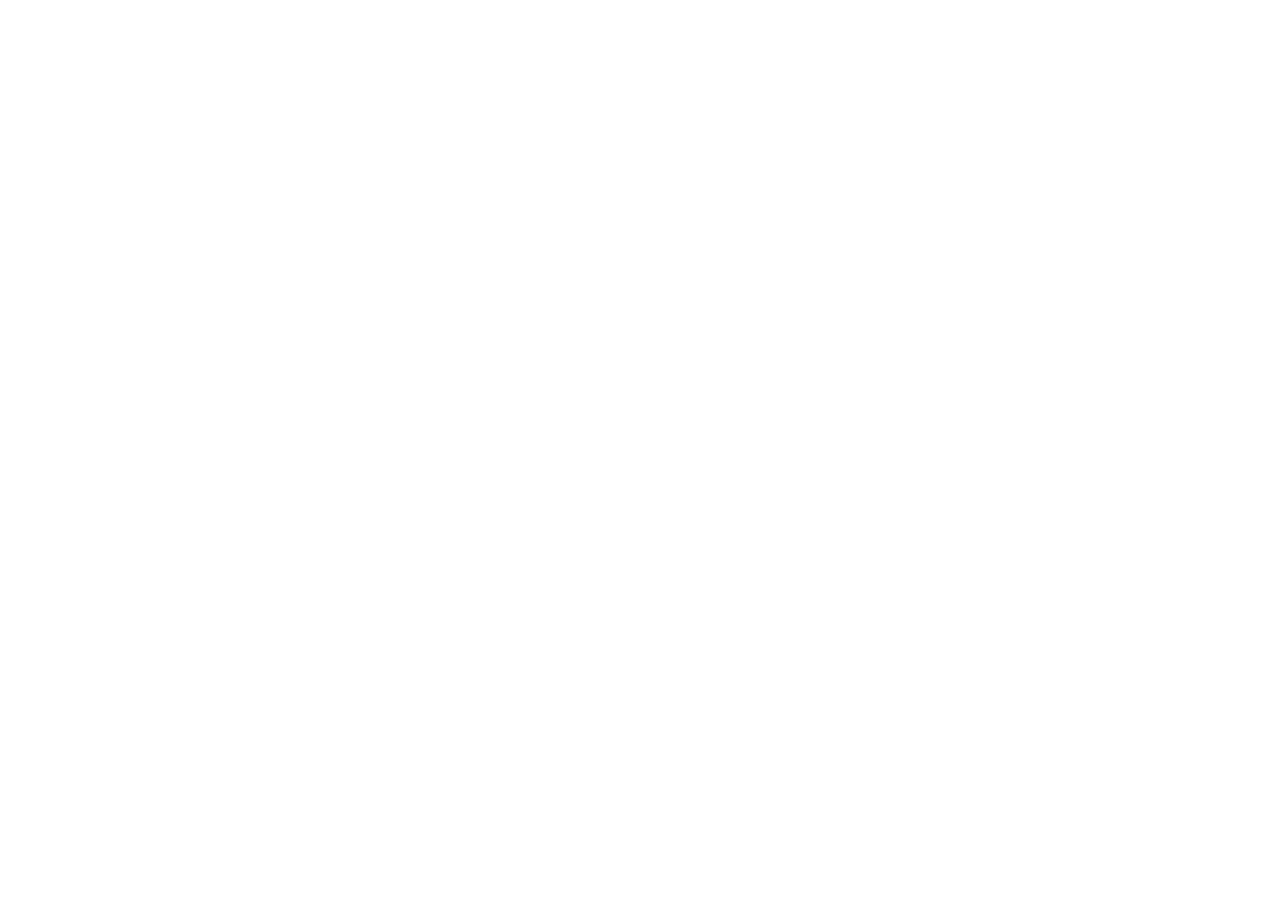
==== sinnetic/index.html @ adf4987c "Publish sinnetic/index.html" ====
<!doctype html>
<html lang="es"><head><meta charset="UTF-8" /><meta name="viewport" content="width=device-width, initial-scale=1.0" /><title>Sinnetic â€” Decisiones con mÃ¡s ciencia</title>  <script type="module" crossorigin src="./assets/index-BPAh7_Y3.js"></script>
  <link rel="stylesheet" crossorigin href="./assets/index-dvI4iQzE.css">
</head><body><div id="root"></div></body></html>
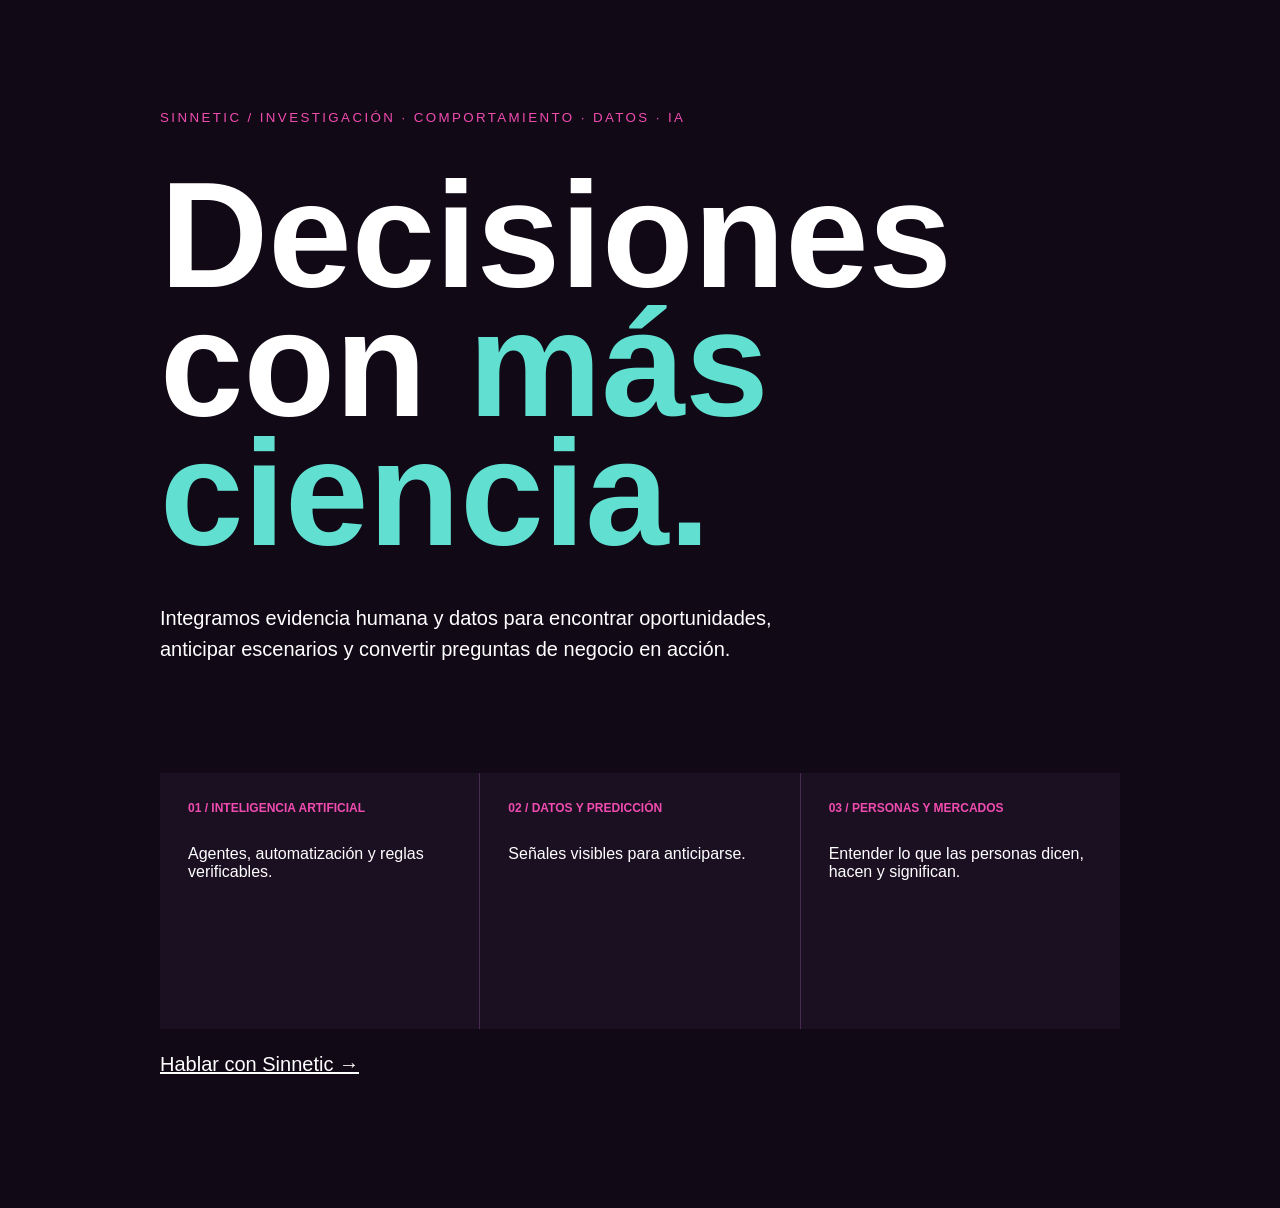
==== commit af112971: "Route Sinnetic homepage to verified public demo" ====
--- a/sinnetic/index.html
+++ b/sinnetic/index.html
@@ -1,5 +1,13 @@
 <!doctype html>
-<html lang="es"><head><meta charset="UTF-8" /><meta name="viewport" content="width=device-width, initial-scale=1.0" /><title>Sinnetic â€” Decisiones con mÃ¡s ciencia</title>  <script type="module" crossorigin src="./assets/index-BPAh7_Y3.js"></script>
-  <link rel="stylesheet" crossorigin href="./assets/index-dvI4iQzE.css">
-</head><body><div id="root"></div></body></html>
-
+<html lang="es">
+<head>
+  <meta charset="utf-8">
+  <meta name="viewport" content="width=device-width, initial-scale=1">
+  <meta http-equiv="refresh" content="0; url=./demo.html">
+  <title>Sinnetic — Decisiones con más ciencia</title>
+  <script>location.replace("./demo.html")</script>
+</head>
+<body>
+  <p><a href="./demo.html">Abrir Sinnetic</a></p>
+</body>
+</html>
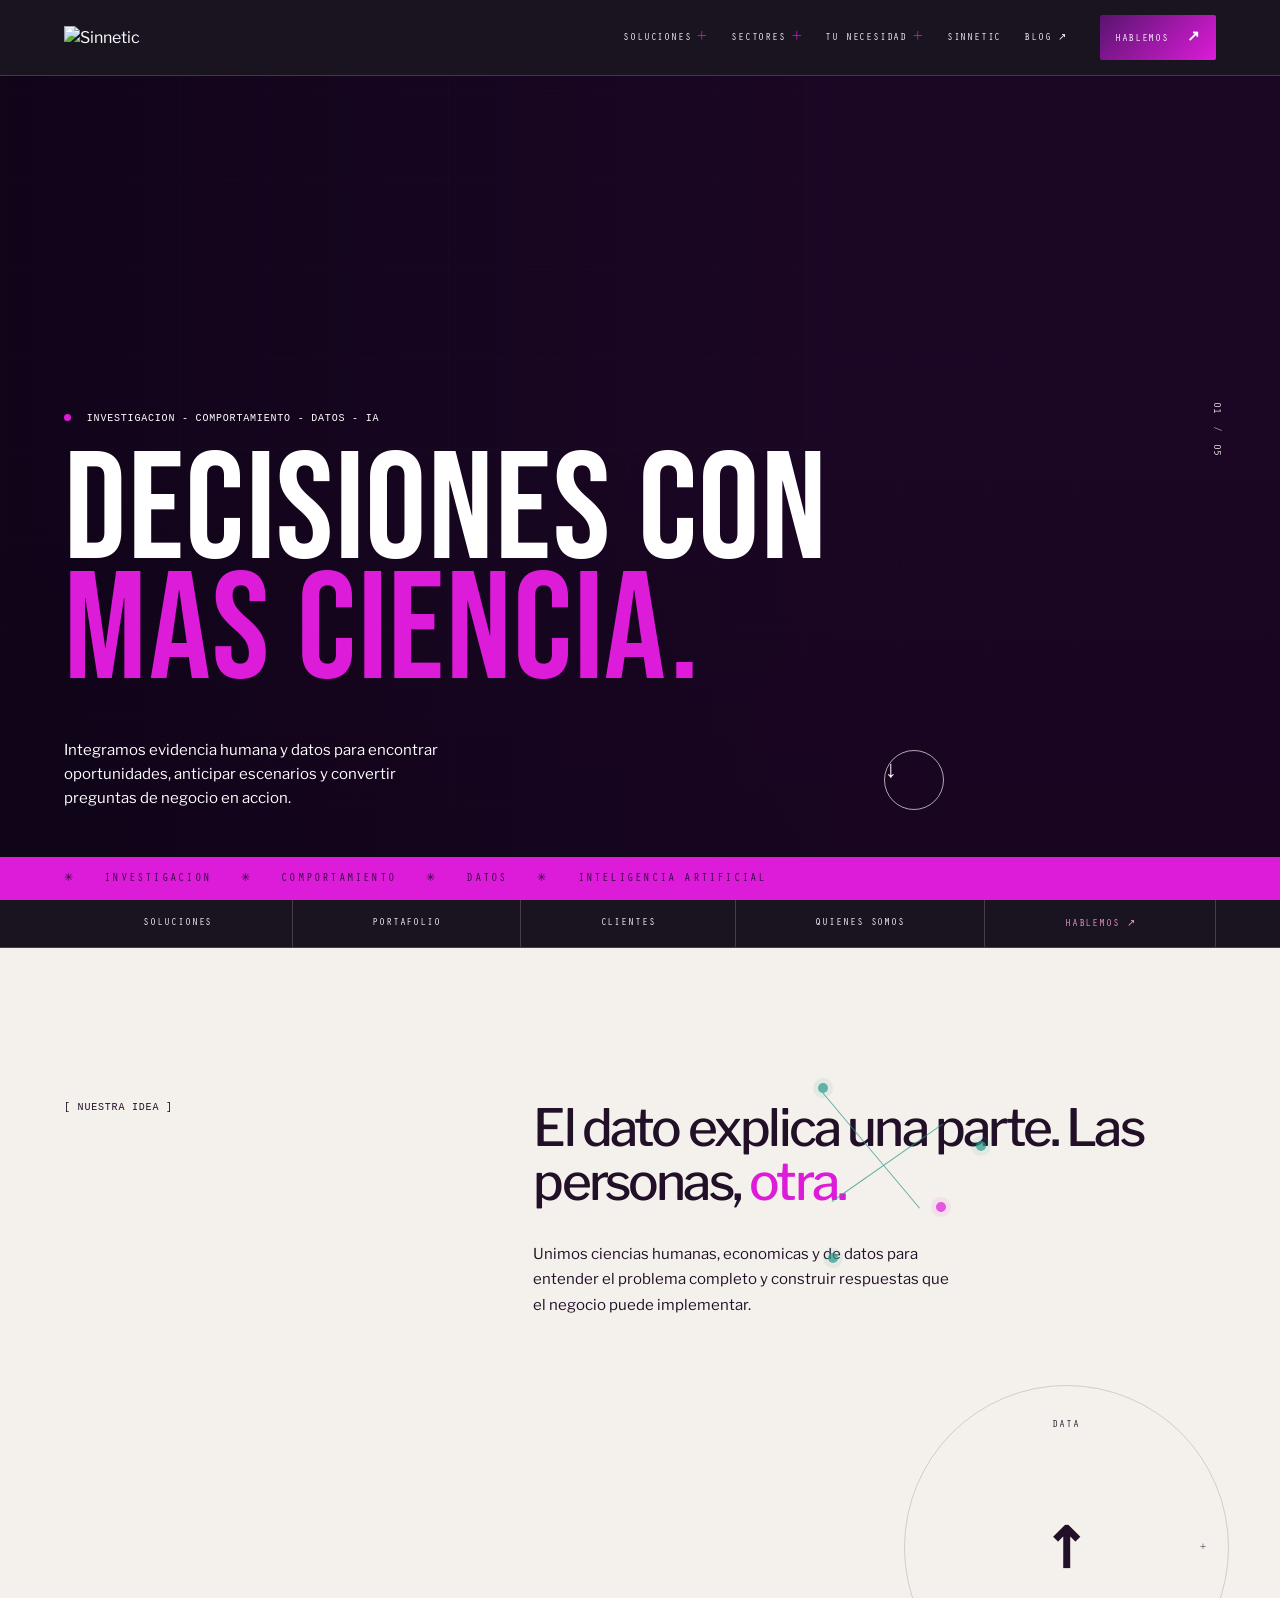
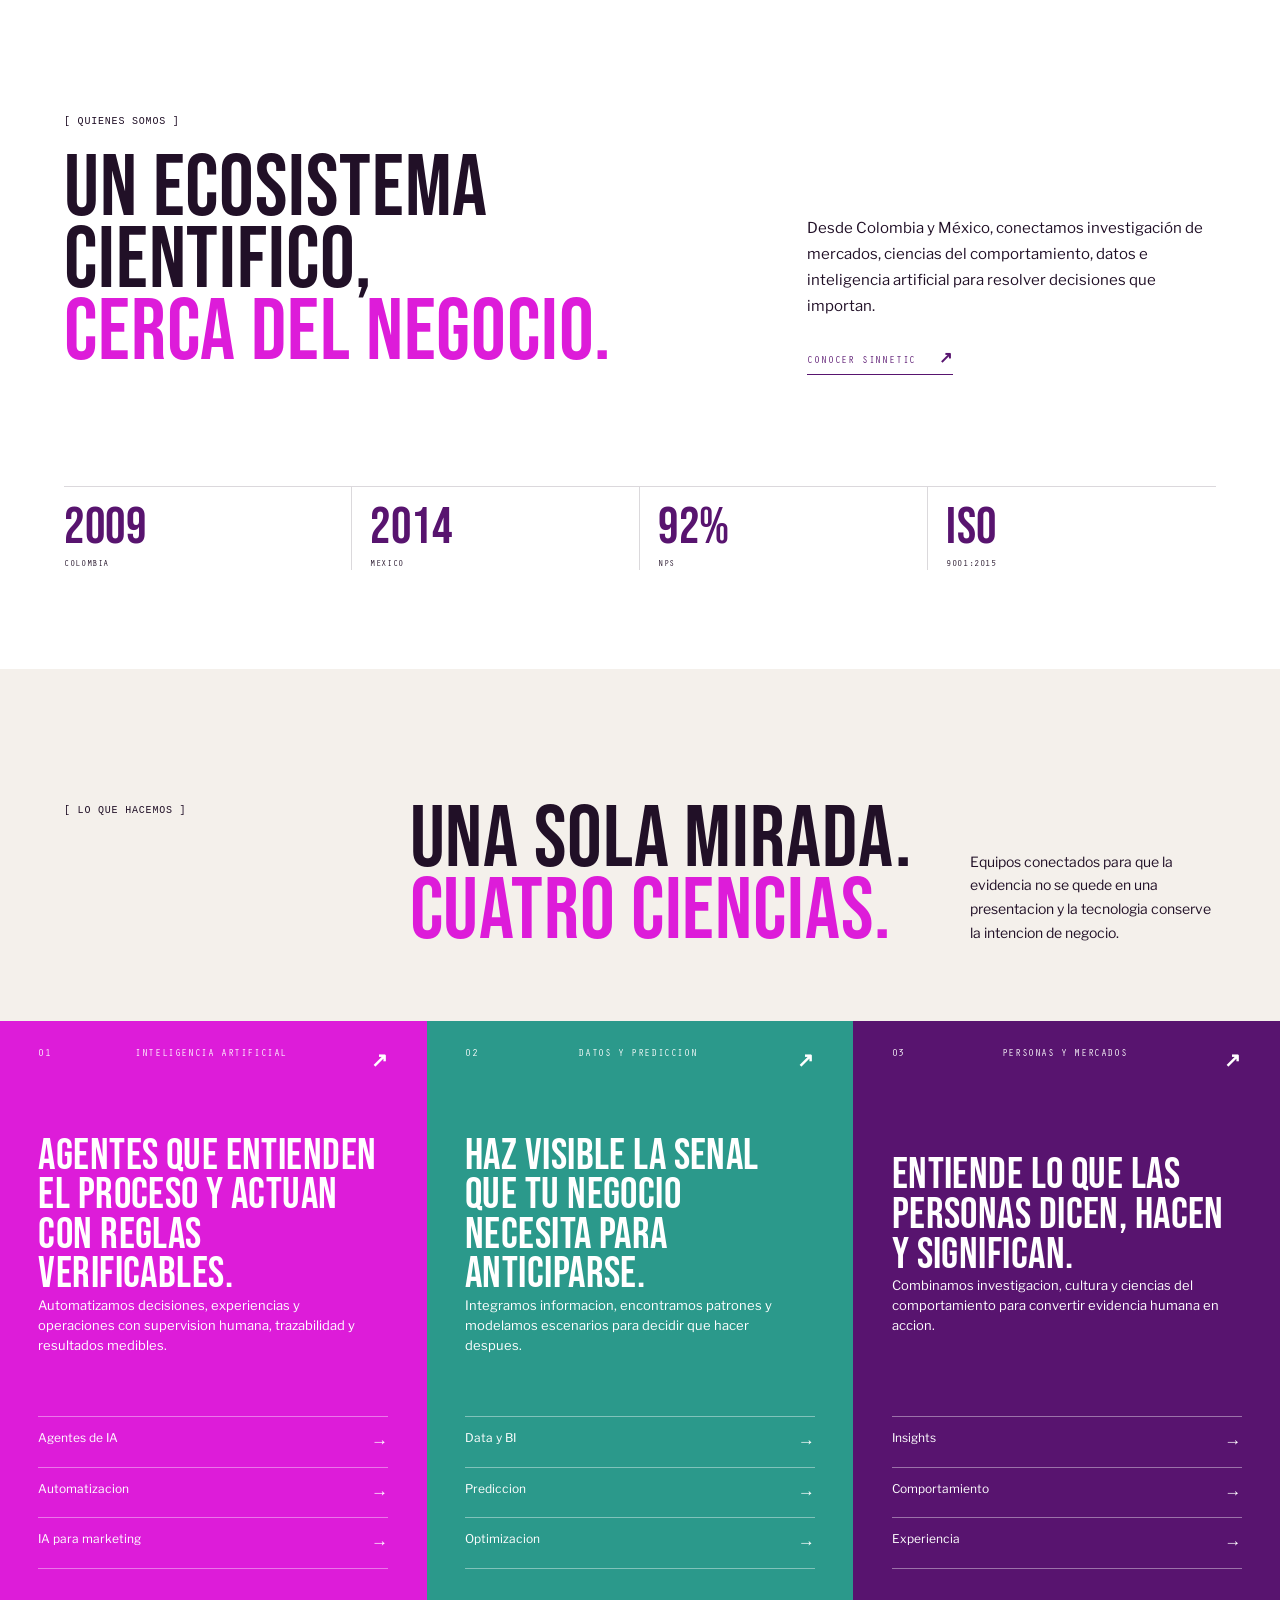
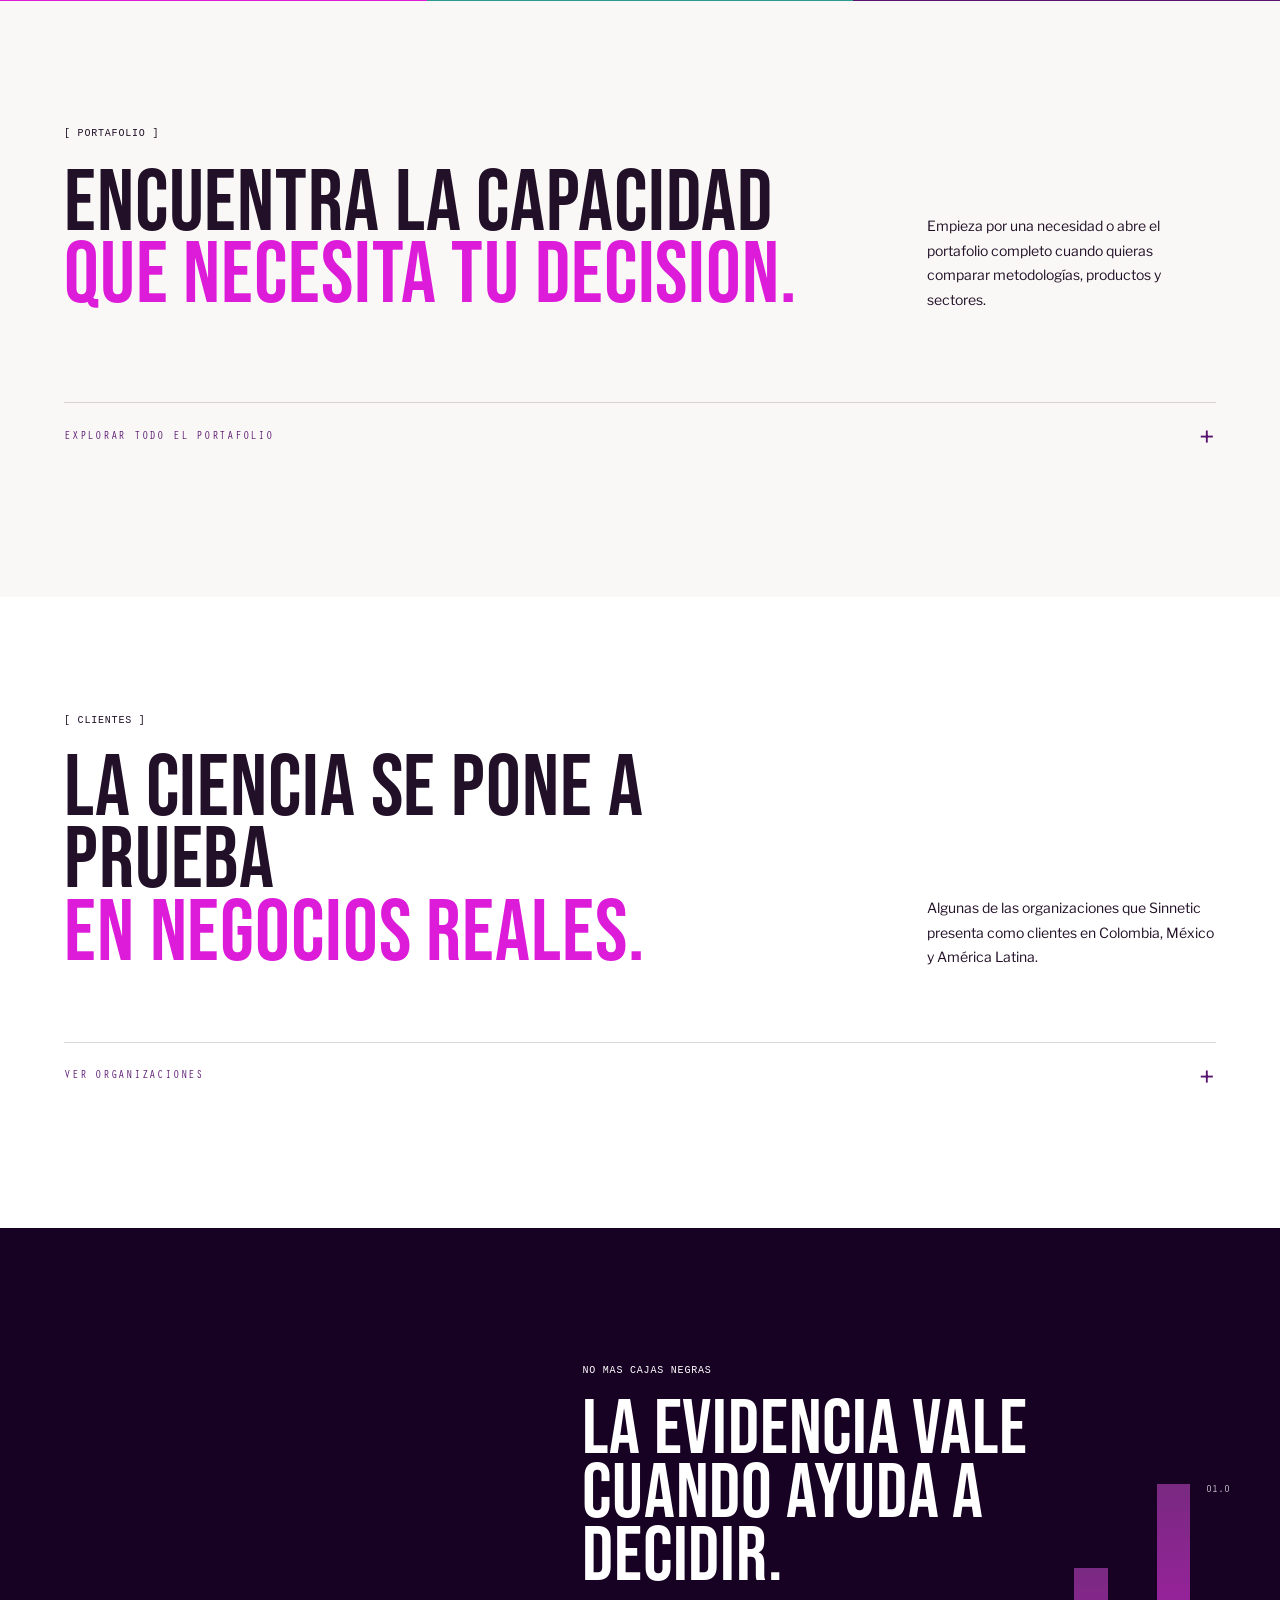
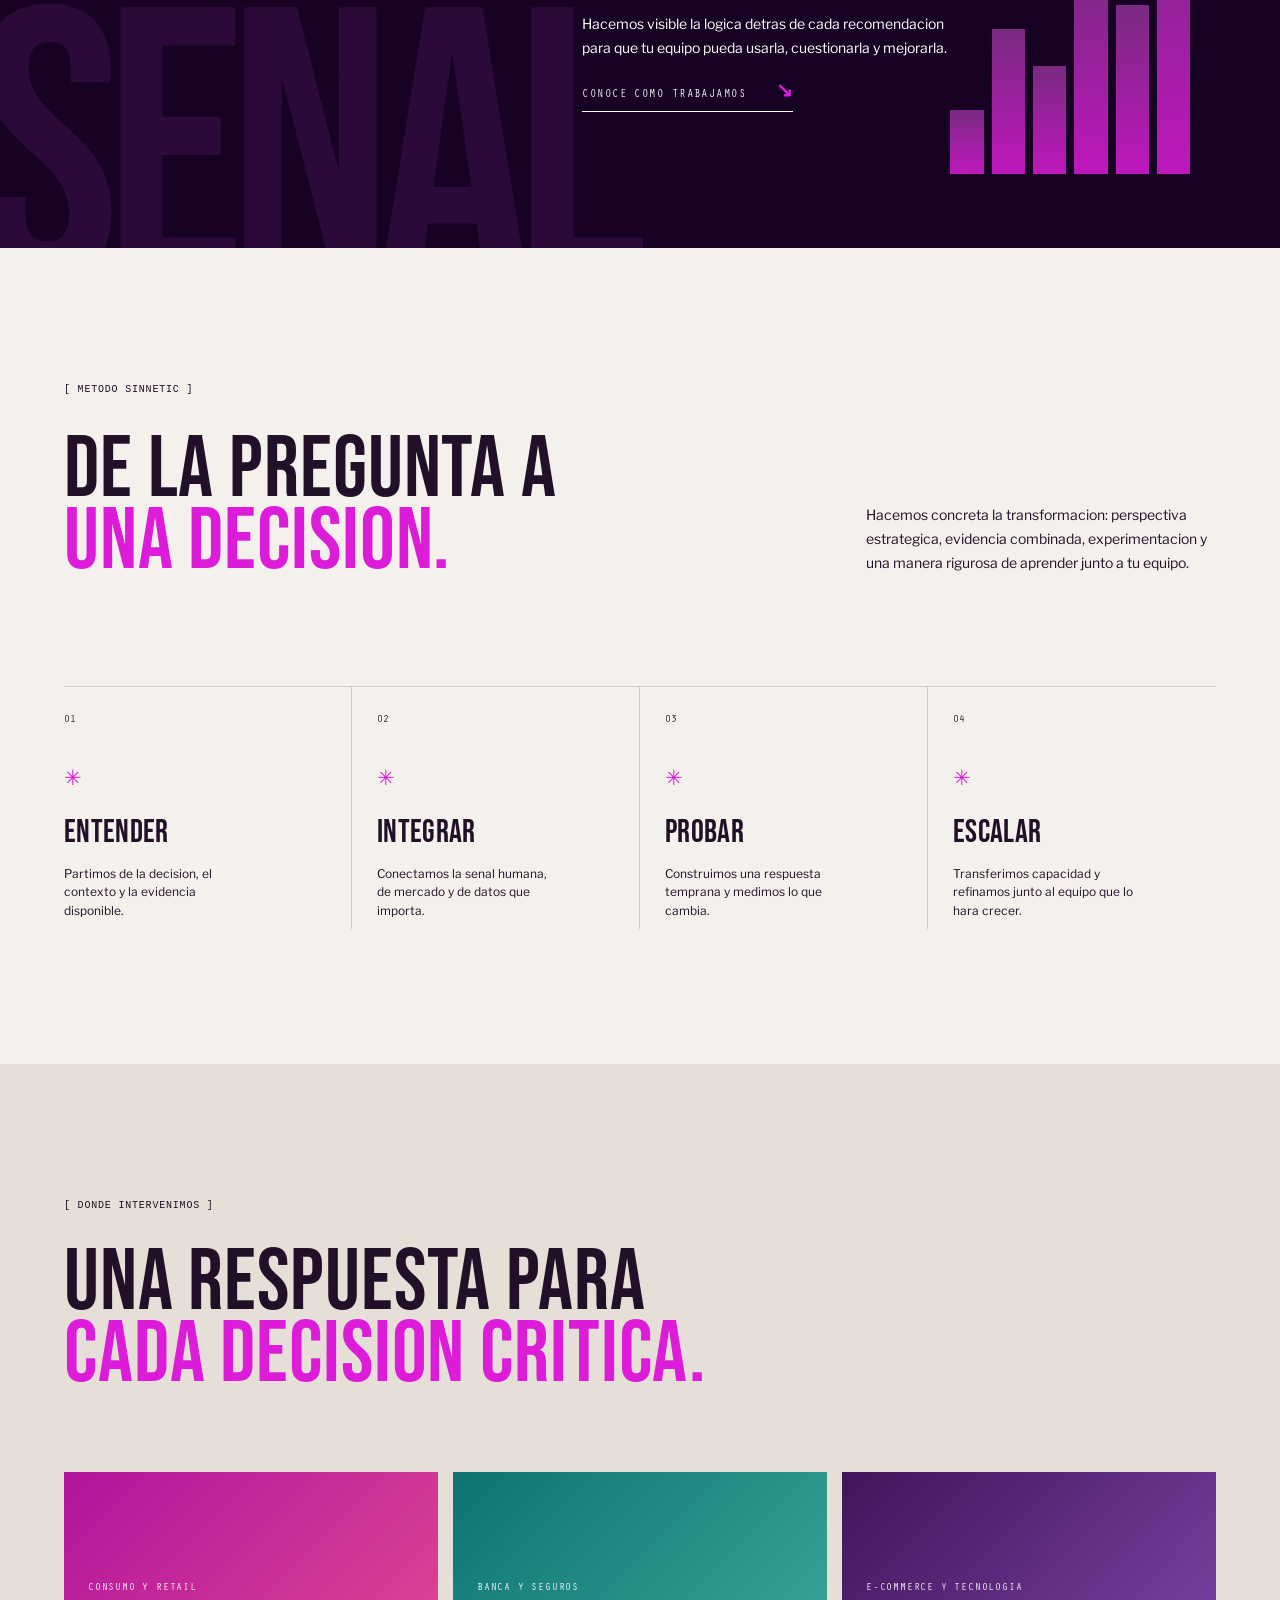
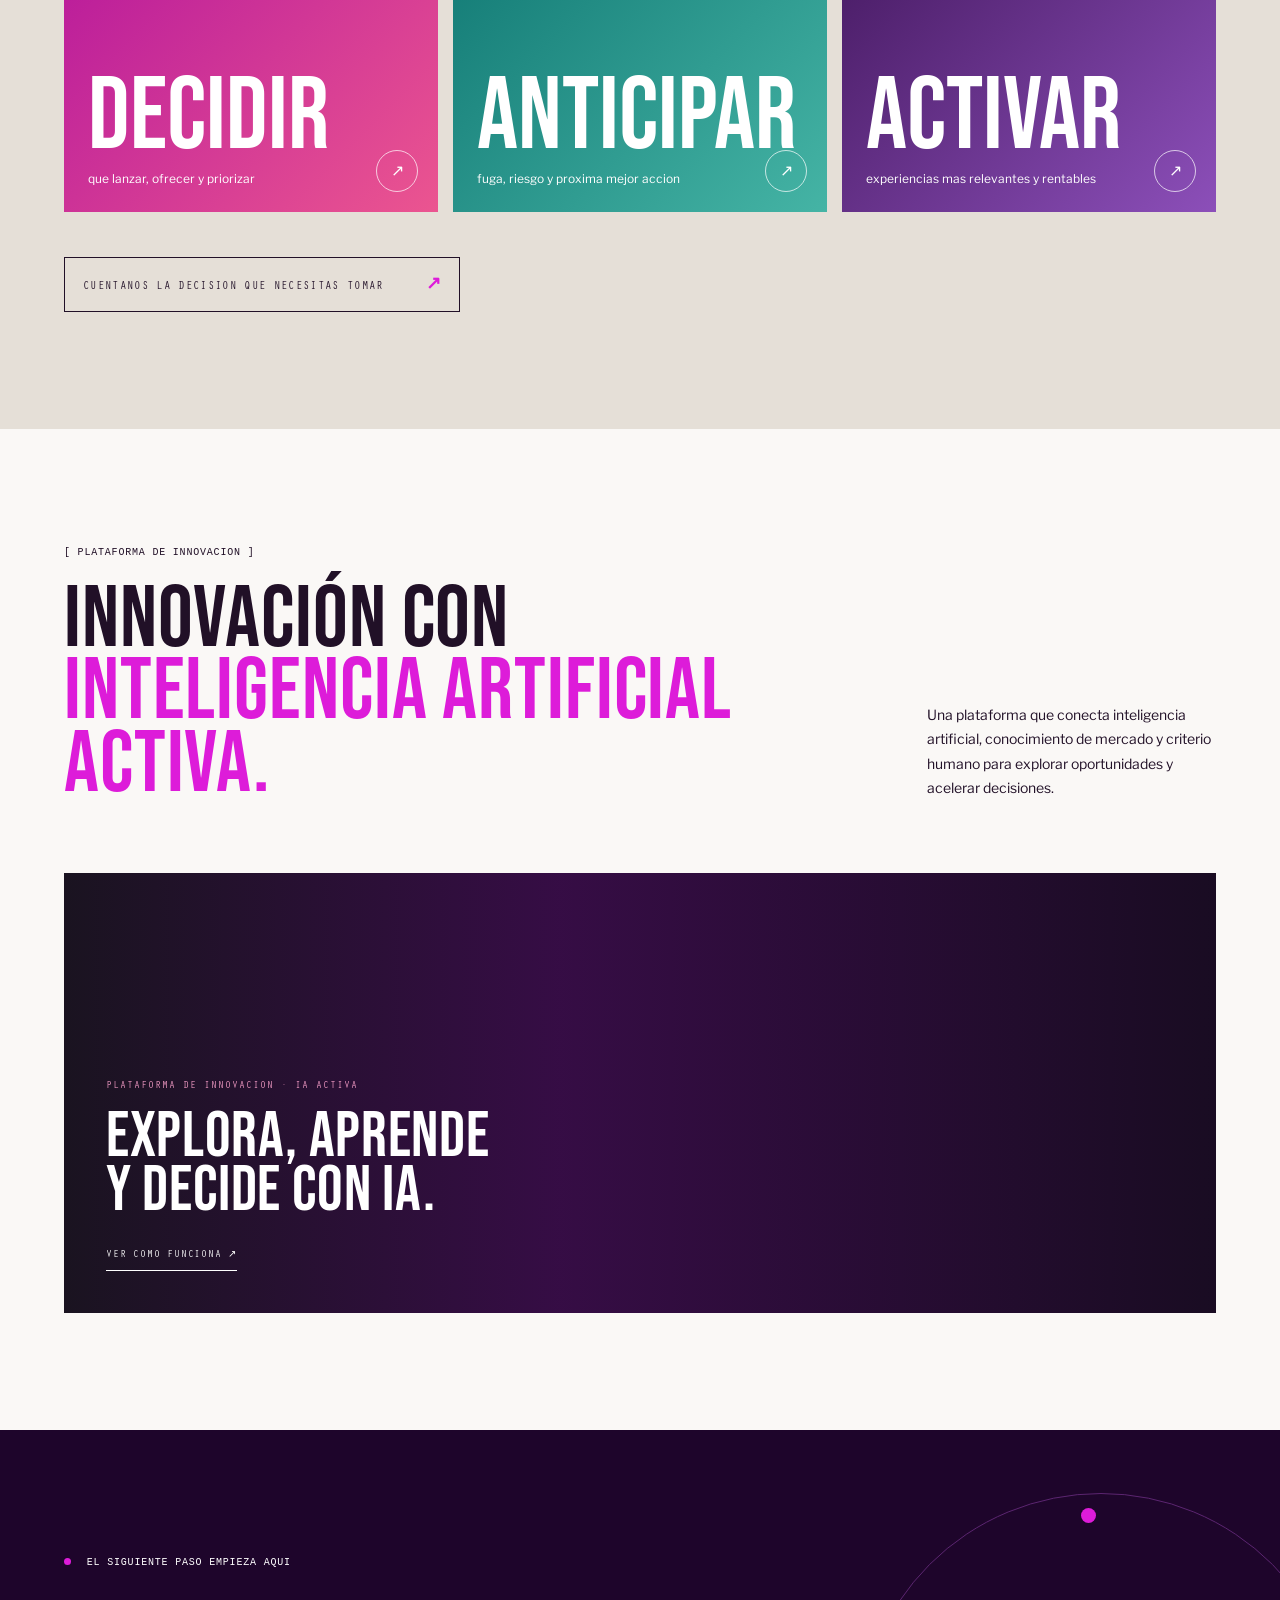
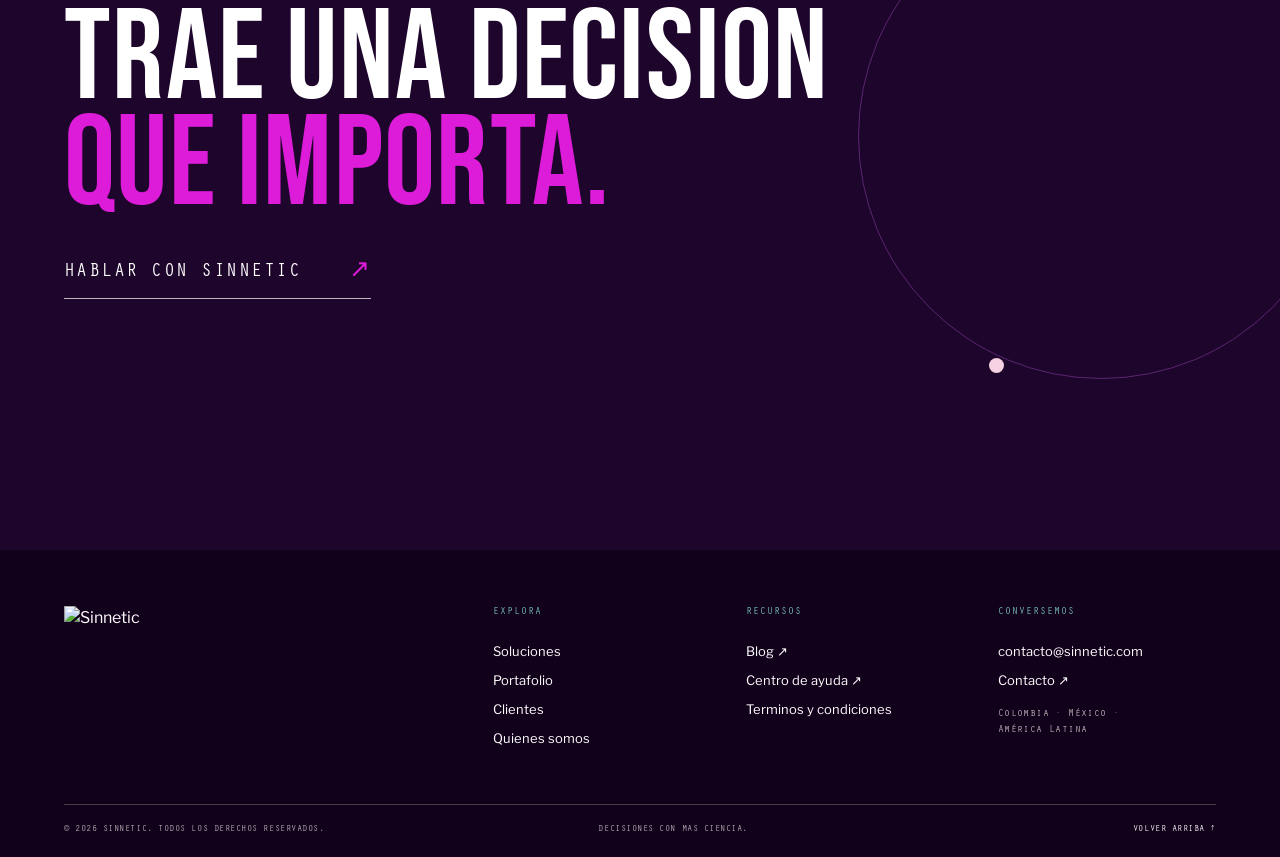
==== commit 0d6e2ce9: "Publish complete Sinnetic and VORA site assets" ====
--- a/sinnetic/index.html
+++ b/sinnetic/index.html
@@ -1,13 +1,4 @@
 <!doctype html>
-<html lang="es">
-<head>
-  <meta charset="utf-8">
-  <meta name="viewport" content="width=device-width, initial-scale=1">
-  <meta http-equiv="refresh" content="0; url=./demo.html">
-  <title>Sinnetic — Decisiones con más ciencia</title>
-  <script>location.replace("./demo.html")</script>
-</head>
-<body>
-  <p><a href="./demo.html">Abrir Sinnetic</a></p>
-</body>
-</html>
+<html lang="es"><head><meta charset="UTF-8" /><meta name="viewport" content="width=device-width, initial-scale=1.0" /><title>Sinnetic — Decisiones con más ciencia</title>  <script type="module" crossorigin src="./assets/index-BPAh7_Y3.js"></script>
+  <link rel="stylesheet" crossorigin href="./assets/index-dvI4iQzE.css">
+</head><body><div id="root"></div></body></html>
--- a/sinnetic/assets/index-dvI4iQzE.css
+++ b/sinnetic/assets/index-dvI4iQzE.css
@@ -0,0 +1 @@
+@import "https://fonts.googleapis.com/css2?family=Libre+Franklin:ital,wght@0,400;0,500;0,600;0,700;1,400&display=swap";@layer theme{@theme default{--font-sans: ui-sans-serif, system-ui, sans-serif, "Apple Color Emoji", "Segoe UI Emoji", "Segoe UI Symbol", "Noto Color Emoji"; --font-serif: ui-serif, Georgia, Cambria, "Times New Roman", Times, serif; --font-mono: ui-monospace, SFMono-Regular, Menlo, Monaco, Consolas, "Liberation Mono", "Courier New", monospace; --color-red-50: oklch(97.1% .013 17.38); --color-red-100: oklch(93.6% .032 17.717); --color-red-200: oklch(88.5% .062 18.334); --color-red-300: oklch(80.8% .114 19.571); --color-red-400: oklch(70.4% .191 22.216); --color-red-500: oklch(63.7% .237 25.331); --color-red-600: oklch(57.7% .245 27.325); --color-red-700: oklch(50.5% .213 27.518); --color-red-800: oklch(44.4% .177 26.899); --color-red-900: oklch(39.6% .141 25.723); --color-red-950: oklch(25.8% .092 26.042); --color-orange-50: oklch(98% .016 73.684); --color-orange-100: oklch(95.4% .038 75.164); --color-orange-200: oklch(90.1% .076 70.697); --color-orange-300: oklch(83.7% .128 66.29); --color-orange-400: oklch(75% .183 55.934); --color-orange-500: oklch(70.5% .213 47.604); --color-orange-600: oklch(64.6% .222 41.116); --color-orange-700: oklch(55.3% .195 38.402); --color-orange-800: oklch(47% .157 37.304); --color-orange-900: oklch(40.8% .123 38.172); --color-orange-950: oklch(26.6% .079 36.259); --color-amber-50: oklch(98.7% .022 95.277); --color-amber-100: oklch(96.2% .059 95.617); --color-amber-200: oklch(92.4% .12 95.746); --color-amber-300: oklch(87.9% .169 91.605); --color-amber-400: oklch(82.8% .189 84.429); --color-amber-500: oklch(76.9% .188 70.08); --color-amber-600: oklch(66.6% .179 58.318); --color-amber-700: oklch(55.5% .163 48.998); --color-amber-800: oklch(47.3% .137 46.201); --color-amber-900: oklch(41.4% .112 45.904); --color-amber-950: oklch(27.9% .077 45.635); --color-yellow-50: oklch(98.7% .026 102.212); --color-yellow-100: oklch(97.3% .071 103.193); --color-yellow-200: oklch(94.5% .129 101.54); --color-yellow-300: oklch(90.5% .182 98.111); --color-yellow-400: oklch(85.2% .199 91.936); --color-yellow-500: oklch(79.5% .184 86.047); --color-yellow-600: oklch(68.1% .162 75.834); --color-yellow-700: oklch(55.4% .135 66.442); --color-yellow-800: oklch(47.6% .114 61.907); --color-yellow-900: oklch(42.1% .095 57.708); --color-yellow-950: oklch(28.6% .066 53.813); --color-lime-50: oklch(98.6% .031 120.757); --color-lime-100: oklch(96.7% .067 122.328); --color-lime-200: oklch(93.8% .127 124.321); --color-lime-300: oklch(89.7% .196 126.665); --color-lime-400: oklch(84.1% .238 128.85); --color-lime-500: oklch(76.8% .233 130.85); --color-lime-600: oklch(64.8% .2 131.684); --color-lime-700: oklch(53.2% .157 131.589); --color-lime-800: oklch(45.3% .124 130.933); --color-lime-900: oklch(40.5% .101 131.063); --color-lime-950: oklch(27.4% .072 132.109); --color-green-50: oklch(98.2% .018 155.826); --color-green-100: oklch(96.2% .044 156.743); --color-green-200: oklch(92.5% .084 155.995); --color-green-300: oklch(87.1% .15 154.449); --color-green-400: oklch(79.2% .209 151.711); --color-green-500: oklch(72.3% .219 149.579); --color-green-600: oklch(62.7% .194 149.214); --color-green-700: oklch(52.7% .154 150.069); --color-green-800: oklch(44.8% .119 151.328); --color-green-900: oklch(39.3% .095 152.535); --color-green-950: oklch(26.6% .065 152.934); --color-emerald-50: oklch(97.9% .021 166.113); --color-emerald-100: oklch(95% .052 163.051); --color-emerald-200: oklch(90.5% .093 164.15); --color-emerald-300: oklch(84.5% .143 164.978); --color-emerald-400: oklch(76.5% .177 163.223); --color-emerald-500: oklch(69.6% .17 162.48); --color-emerald-600: oklch(59.6% .145 163.225); --color-emerald-700: oklch(50.8% .118 165.612); --color-emerald-800: oklch(43.2% .095 166.913); --color-emerald-900: oklch(37.8% .077 168.94); --color-emerald-950: oklch(26.2% .051 172.552); --color-teal-50: oklch(98.4% .014 180.72); --color-teal-100: oklch(95.3% .051 180.801); --color-teal-200: oklch(91% .096 180.426); --color-teal-300: oklch(85.5% .138 181.071); --color-teal-400: oklch(77.7% .152 181.912); --color-teal-500: oklch(70.4% .14 182.503); --color-teal-600: oklch(60% .118 184.704); --color-teal-700: oklch(51.1% .096 186.391); --color-teal-800: oklch(43.7% .078 188.216); --color-teal-900: oklch(38.6% .063 188.416); --color-teal-950: oklch(27.7% .046 192.524); --color-cyan-50: oklch(98.4% .019 200.873); --color-cyan-100: oklch(95.6% .045 203.388); --color-cyan-200: oklch(91.7% .08 205.041); --color-cyan-300: oklch(86.5% .127 207.078); --color-cyan-400: oklch(78.9% .154 211.53); --color-cyan-500: oklch(71.5% .143 215.221); --color-cyan-600: oklch(60.9% .126 221.723); --color-cyan-700: oklch(52% .105 223.128); --color-cyan-800: oklch(45% .085 224.283); --color-cyan-900: oklch(39.8% .07 227.392); --color-cyan-950: oklch(30.2% .056 229.695); --color-sky-50: oklch(97.7% .013 236.62); --color-sky-100: oklch(95.1% .026 236.824); --color-sky-200: oklch(90.1% .058 230.902); --color-sky-300: oklch(82.8% .111 230.318); --color-sky-400: oklch(74.6% .16 232.661); --color-sky-500: oklch(68.5% .169 237.323); --color-sky-600: oklch(58.8% .158 241.966); --color-sky-700: oklch(50% .134 242.749); --color-sky-800: oklch(44.3% .11 240.79); --color-sky-900: oklch(39.1% .09 240.876); --color-sky-950: oklch(29.3% .066 243.157); --color-blue-50: oklch(97% .014 254.604); --color-blue-100: oklch(93.2% .032 255.585); --color-blue-200: oklch(88.2% .059 254.128); --color-blue-300: oklch(80.9% .105 251.813); --color-blue-400: oklch(70.7% .165 254.624); --color-blue-500: oklch(62.3% .214 259.815); --color-blue-600: oklch(54.6% .245 262.881); --color-blue-700: oklch(48.8% .243 264.376); --color-blue-800: oklch(42.4% .199 265.638); --color-blue-900: oklch(37.9% .146 265.522); --color-blue-950: oklch(28.2% .091 267.935); --color-indigo-50: oklch(96.2% .018 272.314); --color-indigo-100: oklch(93% .034 272.788); --color-indigo-200: oklch(87% .065 274.039); --color-indigo-300: oklch(78.5% .115 274.713); --color-indigo-400: oklch(67.3% .182 276.935); --color-indigo-500: oklch(58.5% .233 277.117); --color-indigo-600: oklch(51.1% .262 276.966); --color-indigo-700: oklch(45.7% .24 277.023); --color-indigo-800: oklch(39.8% .195 277.366); --color-indigo-900: oklch(35.9% .144 278.697); --color-indigo-950: oklch(25.7% .09 281.288); --color-violet-50: oklch(96.9% .016 293.756); --color-violet-100: oklch(94.3% .029 294.588); --color-violet-200: oklch(89.4% .057 293.283); --color-violet-300: oklch(81.1% .111 293.571); --color-violet-400: oklch(70.2% .183 293.541); --color-violet-500: oklch(60.6% .25 292.717); --color-violet-600: oklch(54.1% .281 293.009); --color-violet-700: oklch(49.1% .27 292.581); --color-violet-800: oklch(43.2% .232 292.759); --color-violet-900: oklch(38% .189 293.745); --color-violet-950: oklch(28.3% .141 291.089); --color-purple-50: oklch(97.7% .014 308.299); --color-purple-100: oklch(94.6% .033 307.174); --color-purple-200: oklch(90.2% .063 306.703); --color-purple-300: oklch(82.7% .119 306.383); --color-purple-400: oklch(71.4% .203 305.504); --color-purple-500: oklch(62.7% .265 303.9); --color-purple-600: oklch(55.8% .288 302.321); --color-purple-700: oklch(49.6% .265 301.924); --color-purple-800: oklch(43.8% .218 303.724); --color-purple-900: oklch(38.1% .176 304.987); --color-purple-950: oklch(29.1% .149 302.717); --color-fuchsia-50: oklch(97.7% .017 320.058); --color-fuchsia-100: oklch(95.2% .037 318.852); --color-fuchsia-200: oklch(90.3% .076 319.62); --color-fuchsia-300: oklch(83.3% .145 321.434); --color-fuchsia-400: oklch(74% .238 322.16); --color-fuchsia-500: oklch(66.7% .295 322.15); --color-fuchsia-600: oklch(59.1% .293 322.896); --color-fuchsia-700: oklch(51.8% .253 323.949); --color-fuchsia-800: oklch(45.2% .211 324.591); --color-fuchsia-900: oklch(40.1% .17 325.612); --color-fuchsia-950: oklch(29.3% .136 325.661); --color-pink-50: oklch(97.1% .014 343.198); --color-pink-100: oklch(94.8% .028 342.258); --color-pink-200: oklch(89.9% .061 343.231); --color-pink-300: oklch(82.3% .12 346.018); --color-pink-400: oklch(71.8% .202 349.761); --color-pink-500: oklch(65.6% .241 354.308); --color-pink-600: oklch(59.2% .249 .584); --color-pink-700: oklch(52.5% .223 3.958); --color-pink-800: oklch(45.9% .187 3.815); --color-pink-900: oklch(40.8% .153 2.432); --color-pink-950: oklch(28.4% .109 3.907); --color-rose-50: oklch(96.9% .015 12.422); --color-rose-100: oklch(94.1% .03 12.58); --color-rose-200: oklch(89.2% .058 10.001); --color-rose-300: oklch(81% .117 11.638); --color-rose-400: oklch(71.2% .194 13.428); --color-rose-500: oklch(64.5% .246 16.439); --color-rose-600: oklch(58.6% .253 17.585); --color-rose-700: oklch(51.4% .222 16.935); --color-rose-800: oklch(45.5% .188 13.697); --color-rose-900: oklch(41% .159 10.272); --color-rose-950: oklch(27.1% .105 12.094); --color-slate-50: oklch(98.4% .003 247.858); --color-slate-100: oklch(96.8% .007 247.896); --color-slate-200: oklch(92.9% .013 255.508); --color-slate-300: oklch(86.9% .022 252.894); --color-slate-400: oklch(70.4% .04 256.788); --color-slate-500: oklch(55.4% .046 257.417); --color-slate-600: oklch(44.6% .043 257.281); --color-slate-700: oklch(37.2% .044 257.287); --color-slate-800: oklch(27.9% .041 260.031); --color-slate-900: oklch(20.8% .042 265.755); --color-slate-950: oklch(12.9% .042 264.695); --color-gray-50: oklch(98.5% .002 247.839); --color-gray-100: oklch(96.7% .003 264.542); --color-gray-200: oklch(92.8% .006 264.531); --color-gray-300: oklch(87.2% .01 258.338); --color-gray-400: oklch(70.7% .022 261.325); --color-gray-500: oklch(55.1% .027 264.364); --color-gray-600: oklch(44.6% .03 256.802); --color-gray-700: oklch(37.3% .034 259.733); --color-gray-800: oklch(27.8% .033 256.848); --color-gray-900: oklch(21% .034 264.665); --color-gray-950: oklch(13% .028 261.692); --color-zinc-50: oklch(98.5% 0 0); --color-zinc-100: oklch(96.7% .001 286.375); --color-zinc-200: oklch(92% .004 286.32); --color-zinc-300: oklch(87.1% .006 286.286); --color-zinc-400: oklch(70.5% .015 286.067); --color-zinc-500: oklch(55.2% .016 285.938); --color-zinc-600: oklch(44.2% .017 285.786); --color-zinc-700: oklch(37% .013 285.805); --color-zinc-800: oklch(27.4% .006 286.033); --color-zinc-900: oklch(21% .006 285.885); --color-zinc-950: oklch(14.1% .005 285.823); --color-neutral-50: oklch(98.5% 0 0); --color-neutral-100: oklch(97% 0 0); --color-neutral-200: oklch(92.2% 0 0); --color-neutral-300: oklch(87% 0 0); --color-neutral-400: oklch(70.8% 0 0); --color-neutral-500: oklch(55.6% 0 0); --color-neutral-600: oklch(43.9% 0 0); --color-neutral-700: oklch(37.1% 0 0); --color-neutral-800: oklch(26.9% 0 0); --color-neutral-900: oklch(20.5% 0 0); --color-neutral-950: oklch(14.5% 0 0); --color-stone-50: oklch(98.5% .001 106.423); --color-stone-100: oklch(97% .001 106.424); --color-stone-200: oklch(92.3% .003 48.717); --color-stone-300: oklch(86.9% .005 56.366); --color-stone-400: oklch(70.9% .01 56.259); --color-stone-500: oklch(55.3% .013 58.071); --color-stone-600: oklch(44.4% .011 73.639); --color-stone-700: oklch(37.4% .01 67.558); --color-stone-800: oklch(26.8% .007 34.298); --color-stone-900: oklch(21.6% .006 56.043); --color-stone-950: oklch(14.7% .004 49.25); --color-mauve-50: oklch(98.5% 0 0); --color-mauve-100: oklch(96% .003 325.6); --color-mauve-200: oklch(92.2% .005 325.62); --color-mauve-300: oklch(86.5% .012 325.68); --color-mauve-400: oklch(71.1% .019 323.02); --color-mauve-500: oklch(54.2% .034 322.5); --color-mauve-600: oklch(43.5% .029 321.78); --color-mauve-700: oklch(36.4% .029 323.89); --color-mauve-800: oklch(26.3% .024 320.12); --color-mauve-900: oklch(21.2% .019 322.12); --color-mauve-950: oklch(14.5% .008 326); --color-olive-50: oklch(98.8% .003 106.5); --color-olive-100: oklch(96.6% .005 106.5); --color-olive-200: oklch(93% .007 106.5); --color-olive-300: oklch(88% .011 106.6); --color-olive-400: oklch(73.7% .021 106.9); --color-olive-500: oklch(58% .031 107.3); --color-olive-600: oklch(46.6% .025 107.3); --color-olive-700: oklch(39.4% .023 107.4); --color-olive-800: oklch(28.6% .016 107.4); --color-olive-900: oklch(22.8% .013 107.4); --color-olive-950: oklch(15.3% .006 107.1); --color-mist-50: oklch(98.7% .002 197.1); --color-mist-100: oklch(96.3% .002 197.1); --color-mist-200: oklch(92.5% .005 214.3); --color-mist-300: oklch(87.2% .007 219.6); --color-mist-400: oklch(72.3% .014 214.4); --color-mist-500: oklch(56% .021 213.5); --color-mist-600: oklch(45% .017 213.2); --color-mist-700: oklch(37.8% .015 216); --color-mist-800: oklch(27.5% .011 216.9); --color-mist-900: oklch(21.8% .008 223.9); --color-mist-950: oklch(14.8% .004 228.8); --color-taupe-50: oklch(98.6% .002 67.8); --color-taupe-100: oklch(96% .002 17.2); --color-taupe-200: oklch(92.2% .005 34.3); --color-taupe-300: oklch(86.8% .007 39.5); --color-taupe-400: oklch(71.4% .014 41.2); --color-taupe-500: oklch(54.7% .021 43.1); --color-taupe-600: oklch(43.8% .017 39.3); --color-taupe-700: oklch(36.7% .016 35.7); --color-taupe-800: oklch(26.8% .011 36.5); --color-taupe-900: oklch(21.4% .009 43.1); --color-taupe-950: oklch(14.7% .004 49.3); --color-black: #000; --color-white: #fff; --spacing: .25rem; --breakpoint-sm: 40rem; --breakpoint-md: 48rem; --breakpoint-lg: 64rem; --breakpoint-xl: 80rem; --breakpoint-2xl: 96rem; --container-3xs: 16rem; --container-2xs: 18rem; --container-xs: 20rem; --container-sm: 24rem; --container-md: 28rem; --container-lg: 32rem; --container-xl: 36rem; --container-2xl: 42rem; --container-3xl: 48rem; --container-4xl: 56rem; --container-5xl: 64rem; --container-6xl: 72rem; --container-7xl: 80rem; --text-xs: .75rem; --text-xs--line-height: calc(1 / .75); --text-sm: .875rem; --text-sm--line-height: calc(1.25 / .875); --text-base: 1rem; --text-base--line-height: calc(1.5 / 1); --text-lg: 1.125rem; --text-lg--line-height: calc(1.75 / 1.125); --text-xl: 1.25rem; --text-xl--line-height: calc(1.75 / 1.25); --text-2xl: 1.5rem; --text-2xl--line-height: calc(2 / 1.5); --text-3xl: 1.875rem; --text-3xl--line-height: calc(2.25 / 1.875); --text-4xl: 2.25rem; --text-4xl--line-height: calc(2.5 / 2.25); --text-5xl: 3rem; --text-5xl--line-height: 1; --text-6xl: 3.75rem; --text-6xl--line-height: 1; --text-7xl: 4.5rem; --text-7xl--line-height: 1; --text-8xl: 6rem; --text-8xl--line-height: 1; --text-9xl: 8rem; --text-9xl--line-height: 1; --font-weight-thin: 100; --font-weight-extralight: 200; --font-weight-light: 300; --font-weight-normal: 400; --font-weight-medium: 500; --font-weight-semibold: 600; --font-weight-bold: 700; --font-weight-extrabold: 800; --font-weight-black: 900; --tracking-tighter: -.05em; --tracking-tight: -.025em; --tracking-normal: 0em; --tracking-wide: .025em; --tracking-wider: .05em; --tracking-widest: .1em; --leading-tight: 1.25; --leading-snug: 1.375; --leading-normal: 1.5; --leading-relaxed: 1.625; --leading-loose: 2; --radius-xs: .125rem; --radius-sm: .25rem; --radius-md: .375rem; --radius-lg: .5rem; --radius-xl: .75rem; --radius-2xl: 1rem; --radius-3xl: 1.5rem; --radius-4xl: 2rem; --shadow-2xs: 0 1px #0000000d; --shadow-xs: 0 1px 2px 0 #0000000d; --shadow-sm: 0 1px 3px 0 #0000001a, 0 1px 2px -1px #0000001a; --shadow-md: 0 4px 6px -1px #0000001a, 0 2px 4px -2px #0000001a; --shadow-lg: 0 10px 15px -3px #0000001a, 0 4px 6px -4px #0000001a; --shadow-xl: 0 20px 25px -5px #0000001a, 0 8px 10px -6px #0000001a; --shadow-2xl: 0 25px 50px -12px #00000040; --inset-shadow-2xs: inset 0 1px #0000000d; --inset-shadow-xs: inset 0 1px 1px #0000000d; --inset-shadow-sm: inset 0 2px 4px #0000000d; --drop-shadow-xs: 0 1px 1px #0000000d; --drop-shadow-sm: 0 1px 2px #00000026; --drop-shadow-md: 0 3px 3px #0000001f; --drop-shadow-lg: 0 4px 4px #00000026; --drop-shadow-xl: 0 9px 7px #0000001a; --drop-shadow-2xl: 0 25px 25px #00000026; --text-shadow-2xs: 0px 1px 0px #00000026; --text-shadow-xs: 0px 1px 1px #0003; --text-shadow-sm: 0px 1px 0px #00000013, 0px 1px 1px #00000013, 0px 2px 2px #00000013; --text-shadow-md: 0px 1px 1px #0000001a, 0px 1px 2px #0000001a, 0px 2px 4px #0000001a; --text-shadow-lg: 0px 1px 2px #0000001a, 0px 3px 2px #0000001a, 0px 4px 8px #0000001a; --ease-in: cubic-bezier(.4, 0, 1, 1); --ease-out: cubic-bezier(0, 0, .2, 1); --ease-in-out: cubic-bezier(.4, 0, .2, 1); --animate-spin: spin 1s linear infinite; --animate-ping: ping 1s cubic-bezier(0, 0, .2, 1) infinite; --animate-pulse: pulse 2s cubic-bezier(.4, 0, .6, 1) infinite; --animate-bounce: bounce 1s infinite; @keyframes spin { to { transform: rotate(360deg); } } @keyframes ping { 75%, 100% { transform: scale(2); opacity: 0; } } @keyframes pulse { 50% { opacity: .5; } } @keyframes bounce { 0%, 100% { transform: translateY(-25%); animation-timing-function: cubic-bezier(.8, 0, 1, 1); } 50% { transform: none; animation-timing-function: cubic-bezier(0, 0, .2, 1); } } --blur-xs: 4px; --blur-sm: 8px; --blur-md: 12px; --blur-lg: 16px; --blur-xl: 24px; --blur-2xl: 40px; --blur-3xl: 64px; --perspective-dramatic: 100px; --perspective-near: 300px; --perspective-normal: 500px; --perspective-midrange: 800px; --perspective-distant: 1200px; --aspect-video: 16 / 9; --default-transition-duration: .15s; --default-transition-timing-function: cubic-bezier(.4, 0, .2, 1); --default-font-family: --theme(--font-sans, initial); --default-font-feature-settings: --theme(--font-sans--font-feature-settings, initial); --default-font-variation-settings: --theme(--font-sans--font-variation-settings, initial); --default-mono-font-family: --theme(--font-mono, initial); --default-mono-font-feature-settings: --theme(--font-mono--font-feature-settings, initial); --default-mono-font-variation-settings: --theme(--font-mono--font-variation-settings, initial);}@theme default inline reference{--blur: 8px; --shadow: 0 1px 3px 0 #0000001a, 0 1px 2px -1px #0000001a; --shadow-inner: inset 0 2px 4px 0 #0000000d; --drop-shadow: 0 1px 2px #0000001a, 0 1px 1px #0000000f; --radius: .25rem; --max-width-prose: 65ch;}}@layer base{*,:after,:before,::backdrop{box-sizing:border-box;border:0 solid;margin:0;padding:0}::file-selector-button{box-sizing:border-box;border:0 solid;margin:0;padding:0}html,:host{-webkit-text-size-adjust:100%;tab-size:4;line-height:1.5;font-family:--theme(--default-font-family, ui-sans-serif, system-ui, sans-serif, "Apple Color Emoji", "Segoe UI Emoji", "Segoe UI Symbol", "Noto Color Emoji");font-feature-settings:--theme(--default-font-feature-settings, normal);font-variation-settings:--theme(--default-font-variation-settings, normal);-webkit-tap-highlight-color:transparent}hr{height:0;color:inherit;border-top-width:1px}abbr:where([title]){-webkit-text-decoration:underline dotted;text-decoration:underline dotted}h1,h2,h3,h4,h5,h6{font-size:inherit;font-weight:inherit}a{color:inherit;-webkit-text-decoration:inherit;-webkit-text-decoration:inherit;text-decoration:inherit}b,strong{font-weight:bolder}code,kbd,samp,pre{font-family:--theme(--default-mono-font-family, ui-monospace, SFMono-Regular, Menlo, Monaco, Consolas, "Liberation Mono", "Courier New", monospace);font-feature-settings:--theme(--default-mono-font-feature-settings, normal);font-variation-settings:--theme(--default-mono-font-variation-settings, normal);font-size:1em}small{font-size:80%}sub,sup{vertical-align:baseline;font-size:75%;line-height:0;position:relative}sub{bottom:-.25em}sup{top:-.5em}table{text-indent:0;border-color:inherit;border-collapse:collapse}:-moz-focusring{outline:auto}progress{vertical-align:baseline}summary{display:list-item}ol,ul,menu{list-style:none}img,svg,video,canvas,audio,iframe,embed,object{vertical-align:middle;display:block}img,video{max-width:100%;height:auto}button,input,select,optgroup,textarea{font:inherit;font-feature-settings:inherit;font-variation-settings:inherit;letter-spacing:inherit;color:inherit;opacity:1;background-color:#0000;border-radius:0}::file-selector-button{font:inherit;font-feature-settings:inherit;font-variation-settings:inherit;letter-spacing:inherit;color:inherit;opacity:1;background-color:#0000;border-radius:0}:where(select:is([multiple],[size])) optgroup{font-weight:bolder}:where(select:is([multiple],[size])) optgroup option{padding-inline-start:20px}::file-selector-button{margin-inline-end:4px}::placeholder{opacity:1}@supports (not ((-webkit-appearance:-apple-pay-button))) or (contain-intrinsic-size:1px){::placeholder{color:color-mix(in oklab, currentcolor 50%, transparent)}}textarea{resize:vertical}::-webkit-search-decoration{-webkit-appearance:none}::-webkit-date-and-time-value{min-height:1lh;text-align:inherit}::-webkit-datetime-edit{display:inline-flex}::-webkit-datetime-edit-fields-wrapper{padding:0}::-webkit-datetime-edit{padding-block:0}::-webkit-datetime-edit-year-field{padding-block:0}::-webkit-datetime-edit-month-field{padding-block:0}::-webkit-datetime-edit-day-field{padding-block:0}::-webkit-datetime-edit-hour-field{padding-block:0}::-webkit-datetime-edit-minute-field{padding-block:0}::-webkit-datetime-edit-second-field{padding-block:0}::-webkit-datetime-edit-millisecond-field{padding-block:0}::-webkit-datetime-edit-meridiem-field{padding-block:0}::-webkit-calendar-picker-indicator{line-height:1}:-moz-ui-invalid{box-shadow:none}button,input:where([type=button],[type=reset],[type=submit]){appearance:button}::file-selector-button{appearance:button}::-webkit-inner-spin-button{height:auto}::-webkit-outer-spin-button{height:auto}[hidden]:where(:not([hidden=until-found])){display:none!important}}@layer components;@layer utilities{@tailwind utilities;}@font-face{font-family:Bebas Neue;src:url(../brand/fonts/BebasNeue-Regular.ttf)format("truetype");font-display:swap}@font-face{font-family:Orator;src:url(../brand/fonts/OratorStd.otf)format("opentype");font-display:swap}:root{--ink:#211027;--paper:#f4f0eb;--violet:#58146f;--magenta:#dd1cd9;--teal:#2b998b;--line:#21102729}*{box-sizing:border-box}html{scroll-behavior:smooth}body{color:var(--ink);background:var(--paper);margin:0;font-family:Libre Franklin,Arial,sans-serif}button,a{font:inherit;color:inherit}button{cursor:pointer}.section-pad{padding-left:clamp(1.4rem,5vw,5.5rem);padding-right:clamp(1.4rem,5vw,5.5rem)}.topbar{z-index:20;color:#fff;mix-blend-mode:difference;pointer-events:none;justify-content:space-between;align-items:center;width:100%;height:78px;padding:0 clamp(1.4rem,5vw,5.5rem);display:flex;position:fixed;top:0}.topbar>*{pointer-events:auto}.brand{color:inherit;background:0 0;border:0;align-items:center;width:118px;padding:0;display:flex}.brand img{width:100%;height:auto;display:block}.nav{align-items:center;gap:25px;display:flex}.nav button{color:inherit;letter-spacing:.06em;opacity:.78;background:0 0;border:0;font:11px Orator,monospace}.nav button.active,.nav button:hover{opacity:1}.nav-contact{padding:10px 13px;opacity:1!important;border:1px solid!important}.nav-contact b{color:var(--magenta);margin-left:7px}.menu-button{background:0 0;border:0;padding:8px 0;display:none}.menu-button span{background:currentColor;width:24px;height:1px;margin:5px;display:block}.hero{color:#fff;background:#190724;align-items:flex-end;min-height:100svh;display:flex;position:relative;overflow:hidden}.hero-video{object-fit:cover;opacity:.64;filter:saturate(1.15)contrast(1.1);width:100%;height:100%;position:absolute;inset:0}.hero-fade{background:linear-gradient(90deg,#0f0418db,#20042542 65%),linear-gradient(#0000 48%,#13041bc2);position:absolute;inset:0}.hero-grid{opacity:.18;background-image:linear-gradient(#fff3 1px,#0000 1px),linear-gradient(90deg,#fff3 1px,#0000 1px);background-size:7vw 7vw;position:absolute;inset:0;-webkit-mask-image:linear-gradient(90deg,#000,#0000);mask-image:linear-gradient(90deg,#000,#0000)}.hero-content{width:100%;padding:0 clamp(1.4rem,5vw,5.5rem) 10vh;position:relative}.eyebrow,.section-label{letter-spacing:.08em;text-transform:uppercase;font:10px/1.3 DM Mono,monospace}.eyebrow span{background:var(--magenta);border-radius:50%;width:7px;height:7px;margin-right:9px;display:inline-block}.hero h1,h2,h3{letter-spacing:.01em;margin:0;font-family:Bebas Neue,sans-serif;font-weight:400}.hero h1{max-width:950px;margin:28px 0 45px;font-size:clamp(5.3rem,12vw,13.8rem);line-height:.78}em{color:var(--magenta);font-style:normal}.hero-bottom{justify-content:space-between;align-items:flex-end;max-width:880px;display:flex}.hero-bottom p{max-width:375px;margin:0;font-size:15px;line-height:1.6}.circle-link{color:#fff;background:0 0;border:1px solid #ffffffa6;border-radius:50%;width:60px;height:60px;font-size:24px;transition:all .25s}.circle-link:hover{background:var(--magenta);border-color:var(--magenta);transform:translateY(6px)}.hero-index{transform-origin:100%;font:10px DM Mono;position:absolute;top:50%;right:clamp(1.4rem,5vw,5.5rem);transform:rotate(90deg)}.hero-ticker{background:var(--magenta);color:#2c063a;letter-spacing:.11em;gap:30px;width:100%;padding:14px clamp(1.4rem,5vw,5.5rem);font:11px DM Mono;display:flex;position:absolute;bottom:0;left:0;overflow:hidden}.hero-ticker span:before{content:"✳";margin-right:30px}.intro{grid-template-columns:1fr 2fr;gap:10vw;min-height:650px;padding-top:17vh;padding-bottom:12vh;display:grid;position:relative;overflow:hidden}.intro-copy{max-width:780px}.large-copy{letter-spacing:-.055em;margin:0 0 32px;font-size:clamp(2.1rem,4vw,4.5rem);font-weight:500;line-height:1.06}mark{color:var(--magenta);background:0 0}.intro-copy>p:last-child{max-width:420px;font-size:15px;line-height:1.7}.orbit{border:1px solid var(--line);letter-spacing:.1em;border-radius:50%;justify-content:center;align-items:center;width:325px;height:325px;font:10px DM Mono;animation:26s linear infinite spin;display:flex;position:absolute;bottom:-112px;right:4%}.orbit span:first-child{position:absolute;top:33px}.orbit span:nth-child(2){position:absolute;right:21px}.orbit span:nth-child(3){position:absolute;bottom:34px}.orbit b{font-family:Bebas Neue;font-size:56px;transform:rotate(-45deg)}.section-heading{grid-template-columns:1fr 1.7fr .8fr;gap:3vw;padding-top:15vh;padding-bottom:8vh;display:grid}h2{font-size:clamp(3.5rem,6.8vw,8.3rem);line-height:.83}.section-heading>p,.method-header p{align-self:end;margin:0 0 4px;font-size:14px;line-height:1.7}.solution-list{grid-template-columns:repeat(3,1fr);display:grid}.solution-card{color:#fff;flex-direction:column;justify-content:space-between;min-height:580px;padding:27px clamp(1.4rem,3vw,3rem) 32px;transition:transform .35s;display:flex}.solution-card:hover{transform:translateY(-12px)}.magenta{background:var(--magenta)}.teal{background:var(--teal)}.violet{background:var(--violet)}.solution-top{letter-spacing:.06em;text-transform:uppercase;justify-content:space-between;font:10px DM Mono;display:flex}.solution-top b{font-size:20px}.solution-card h3{max-width:400px;font-size:clamp(2.4rem,3.4vw,4.2rem);line-height:.91}.solution-card p{max-width:330px;font-size:13px;line-height:1.55}.solution-card ul{border-top:1px solid #fff6;margin:0;padding:0;list-style:none}.solution-card li{border-bottom:1px solid #fff6;justify-content:space-between;padding:12px 0;font-size:12px;display:flex}.solution-card li span{font-size:17px}.signal{color:#fff;background:#180223;align-items:center;min-height:620px;padding:12vh clamp(1.4rem,5vw,5.5rem);display:flex;position:relative;overflow:hidden}.signal-word{color:#2b0a39;letter-spacing:-.04em;font:clamp(13rem,30vw,35rem)/.75 Bebas Neue;position:absolute;bottom:-.15em;left:-.06em}.signal-copy{z-index:1;max-width:570px;margin-left:45%;position:relative}.signal-copy h2{margin:22px 0;font-size:clamp(3.7rem,6vw,7rem)}.signal-copy>p:not(.eyebrow){max-width:380px;font-size:14px;line-height:1.7}.text-link{letter-spacing:.04em;background:0 0;border:0;border-bottom:1px solid;padding:18px 0 5px;font:11px DM Mono}.text-link b{color:var(--magenta);margin-left:22px;font-size:20px}.signal-chart{opacity:.85;align-items:end;gap:8px;width:240px;height:290px;display:flex;position:absolute;bottom:12%;right:7%}.signal-chart i{background:linear-gradient(0deg,var(--magenta),#8c3293);width:100%;height:var(--h);display:block}.signal-chart i:first-child{--h:22%}.signal-chart i:nth-child(2){--h:50%}.signal-chart i:nth-child(3){--h:37%}.signal-chart i:nth-child(4){--h:71%}.signal-chart i:nth-child(5){--h:58%}.signal-chart i:nth-child(6){--h:100%}.signal-chart span{font:10px DM Mono;position:absolute;top:0;right:-40px}.method{padding-top:15vh;padding-bottom:15vh}.method-header{grid-template-columns:1.6fr .8fr;gap:8vw;margin:38px 0 12vh;display:grid}.method-steps{border-top:1px solid var(--line);grid-template-columns:repeat(4,1fr);display:grid}.method-steps article{border-right:1px solid var(--line);min-height:210px;padding:18px 25px 0 0;position:relative}.method-steps article:not(:first-child){padding-left:25px}.method-steps article:last-child{border:0}.method-steps span{font:10px DM Mono}.method-steps i{color:var(--magenta);margin:33px 0 15px;font-size:21px;font-style:normal;display:block}.method-steps h3{font-size:32px}.method-steps p{max-width:180px;margin:8px 0;font-size:12px;line-height:1.55}.cases{background:#e5dfd7;padding-top:15vh;padding-bottom:13vh}.cases>h2{margin:35px 0 9vh}.case-grid{grid-template-columns:repeat(3,1fr);gap:15px;display:grid}.case{color:#fff;flex-direction:column;justify-content:space-between;min-height:340px;padding:24px;display:flex;position:relative;overflow:hidden}.case-pink{background:linear-gradient(135deg,#b2139d,#eb5590)}.case-teal{background:linear-gradient(135deg,#0d7470,#45b4a5)}.case-violet{background:linear-gradient(135deg,#40155a,#8c4fb9)}.case-particles{opacity:.45;background:radial-gradient(circle at 30% 40%,#fffc 0 2px,#0000 3px) 0 0/43px 47px,radial-gradient(circle at 80% 30%,#fff6 0 3px,#0000 4px) 0 0/70px 70px,radial-gradient(circle at 65% 75%,#fff9 0 2px,#0000 3px) 0 0/63px 63px;position:absolute;inset:-20%;transform:rotate(20deg)}.case p,.case div,.case button{position:relative}.case p{text-transform:uppercase;letter-spacing:.08em;font:10px DM Mono}.case strong{font:clamp(5rem,8vw,9rem)/.75 Bebas Neue;display:block}.case div span{margin-top:13px;font-size:12px;display:block}.case button{color:#fff;background:0 0;border:1px solid #ffffffb3;border-radius:50%;width:42px;height:42px;position:absolute;bottom:20px;right:20px}.outline-link{border:1px solid var(--ink);letter-spacing:.03em;background:0 0;margin-top:45px;padding:14px 18px;font:11px DM Mono}.outline-link b{color:var(--magenta);margin-left:35px;font-size:18px}.ideas{padding:15vh 0 0;overflow:hidden}.ideas-title{grid-template-columns:1fr 1.2fr .7fr;align-items:end;display:grid}.ideas-title .text-link{justify-self:end;margin-bottom:10px}.article-strip{border-top:1px solid var(--line);grid-template-columns:repeat(3,1fr);margin-top:9vh;display:grid}.article-strip article{border-right:1px solid var(--line);min-height:360px;padding:27px clamp(1.4rem,4vw,4.5rem);transition:all .3s;position:relative}.article-strip article:last-child{border:0}.article-strip article:hover{background:var(--magenta);color:#fff}.article-strip span,.article-strip p{letter-spacing:.06em;text-transform:uppercase;font:10px DM Mono}.article-strip h3{margin:55px 0 25px;font-size:clamp(2rem,3vw,3.4rem);line-height:.93}.article-strip article>b{font:13px DM Mono;position:absolute;bottom:24px;right:25px}.contact{color:#fff;background:#1e052b;flex-direction:column;min-height:720px;padding:14vh clamp(1.4rem,5vw,5.5rem) 35px;display:flex;position:relative;overflow:hidden}.contact h2{margin:38px 0;font-size:clamp(5rem,10vw,12rem)}.contact-mail{border-bottom:1px solid #ffffffb3;align-self:flex-start;padding-bottom:14px;font:clamp(1.2rem,2vw,2rem) DM Mono;text-decoration:none}.contact-mail b{color:var(--magenta);margin-left:35px}.contact-shape{border:1px solid #5b2570;border-radius:50%;width:38vw;height:38vw;animation:32s linear infinite spin;position:absolute;top:7vh;right:-5vw}.contact-shape i{background:var(--magenta);border-radius:50%;width:15px;height:15px;position:absolute}.contact-shape i:first-child{top:3%;left:46%}.contact-shape i:nth-child(2){background:var(--teal);top:67%;right:5%}.contact-shape i:nth-child(3){background:#f5d1e1;bottom:1%;left:27%}.contact-footer{letter-spacing:.06em;justify-content:space-between;gap:20px;margin-top:auto;font:9px DM Mono;display:flex}.contact-footer a{color:#fff;text-decoration:none}@keyframes spin{to{transform:rotate(360deg)}}@media (width<=760px){.topbar{height:65px}.nav{background:var(--ink);mix-blend-mode:normal;flex-direction:column;align-items:flex-start;gap:30px;min-height:100vh;padding:120px 28px;display:none;position:absolute;top:0;left:0;right:0}.nav.open{display:flex}.nav button{font-size:16px}.menu-button{z-index:2;display:block}.hero h1{font-size:clamp(4.7rem,20vw,8rem)}.hero-content{padding-bottom:10vh}.hero-index{display:none}.hero-bottom p{max-width:270px;font-size:13px}.intro,.section-heading,.ideas-title{grid-template-columns:1fr;gap:30px}.intro{min-height:560px;padding-top:12vh}.orbit{width:230px;height:230px}.section-heading{padding-top:12vh}.section-heading>p{max-width:360px}.solution-list,.case-grid,.article-strip{grid-template-columns:1fr}.solution-card{min-height:470px}.signal{align-items:flex-start;min-height:650px;padding-top:14vh}.signal-copy{margin-left:0}.signal-chart{opacity:.65;width:155px;height:170px;bottom:8%;right:10%}.method-header{grid-template-columns:1fr;margin-bottom:8vh}.method-steps{grid-template-columns:1fr 1fr}.method-steps article{border-bottom:1px solid var(--line);min-height:220px;padding:18px 15px!important}.method-steps article:nth-child(2){border-right:0}.cases{padding-top:12vh}.case{min-height:275px}.ideas-title .text-link{justify-self:start}.article-strip article{border-right:0;border-bottom:1px solid var(--line);min-height:280px}.contact{min-height:620px}.contact-shape{width:75vw;height:75vw;right:-25vw}.contact-footer{flex-wrap:wrap}.hero-ticker{gap:16px;font-size:9px}}@media (prefers-reduced-motion:reduce){html{scroll-behavior:auto}.orbit,.contact-shape{animation:none}.solution-card{transition:none}.hero-video{display:none}}.hero-index,.hero-ticker,.orbit,.solution-top,.text-link,.signal-chart span,.method-steps span,.case p,.outline-link,.article-strip span,.article-strip p,.article-strip article>b,.contact-footer{font-family:Orator,monospace}.nav>a,.nav-group>a{letter-spacing:.06em;color:inherit;opacity:.78;font:11px Orator,monospace;text-decoration:none}.nav-group{position:relative}.nav-drop{color:#fff;background:#1a1420;width:245px;padding:18px 16px;font:12px/1.25 Libre Franklin,sans-serif;display:none;position:absolute;top:20px;left:-16px;box-shadow:0 12px 32px #0003}.nav-group:hover .nav-drop,.nav-group:focus-within .nav-drop{gap:11px;display:grid}.nav-drop b{color:#e05e93;letter-spacing:.09em;font:9px Orator,monospace}.nav-drop a{color:#fff;text-decoration:none}.nav-drop a:hover{text-decoration:underline}.nav-drop.two-col{grid-template-columns:1fr 1fr;width:300px}.nav-drop.two-col b{grid-column:1/-1}.detail-page{color:#1a1420;background:#faf8f6;min-height:100vh}.detail-nav{border-bottom:1px solid #e4dee2;justify-content:space-between;align-items:center;height:78px;padding:0 clamp(1.4rem,5vw,5.5rem);display:flex}.detail-logo{width:120px;display:block}.detail-logo img{width:100%;height:auto;display:block}.detail-nav nav{align-items:center;gap:22px;display:flex}.detail-nav nav a{color:#1a1420;letter-spacing:.07em;font:10px Orator,monospace;text-decoration:none}.detail-nav nav a:last-child{color:#58146f;border:1px solid #58146f;padding:9px 10px}.detail-hero{background:linear-gradient(125deg,#f9f6f2 15%,#f5e7f6 62%,#d8f2ed);grid-template-columns:1.5fr .7fr;align-content:center;gap:7vw;min-height:590px;padding:10vh clamp(1.4rem,12vw,13rem);display:grid;position:relative;overflow:hidden}.detail-hero:after{content:"";border:1px solid #58146f38;border-radius:50%;width:55vw;height:55vw;position:absolute;top:-20vw;right:-22vw;box-shadow:inset 0 0 0 50px #dd1cd906}.detail-hero h1{z-index:1;max-width:800px;margin:26px 0 0;font:clamp(4rem,8vw,9rem)/.83 Bebas Neue,sans-serif;position:relative}.detail-lead{z-index:1;align-self:end;max-width:400px;font-size:16px;line-height:1.7;position:relative}.locale-label{letter-spacing:.08em;font:10px Orator,monospace;position:absolute;bottom:30px;left:clamp(1.4rem,12vw,13rem)}.detail-question{background:#fff;padding:13vh clamp(1.4rem,12vw,13rem)}.detail-question h2,.detail-method h2,.detail-contact h2{max-width:880px;margin:28px 0 9vh;font:clamp(3.5rem,6.5vw,7.5rem)/.84 Bebas Neue,sans-serif}.detail-list{border-top:1px solid #e4dee2;grid-template-columns:repeat(4,1fr);display:grid}.detail-list div{border-right:1px solid #e4dee2;padding:19px 20px 25px 0}.detail-list div:not(:first-child){padding-left:20px}.detail-list div:last-child{border-right:0}.detail-list span,.method-rail span{color:#58146f;font:10px Orator,monospace}.detail-list p{max-width:160px;margin:38px 0 0;font-size:16px;line-height:1.35}.detail-method{color:#fff;background:#1a1420;padding:13vh clamp(1.4rem,12vw,13rem);position:relative;overflow:hidden}.detail-method:after{content:"METODO";color:#241a2b;font:24vw/.8 Bebas Neue,sans-serif;position:absolute;bottom:-.22em;right:-.06em}.method-rail{z-index:1;border-top:1px solid #463d49;grid-template-columns:repeat(4,1fr);display:grid;position:relative}.method-rail article{border-right:1px solid #463d49;min-height:205px;padding:20px}.method-rail article:first-child{padding-left:0}.method-rail article:last-child{border-right:0}.method-rail h3{margin:53px 0 0;font:clamp(1.8rem,2.6vw,3rem)/.9 Bebas Neue,sans-serif}.method-rail i{color:#dd1cd9;font-size:18px;font-style:normal}.detail-contact{background:#f2eef0;grid-template-columns:.9fr 1.1fr;gap:9vw;padding:13vh clamp(1.4rem,12vw,13rem);display:grid}.detail-contact h2{margin-bottom:25px}.detail-contact>div>p:last-child{max-width:390px;font-size:15px;line-height:1.65}.contact-form{grid-template-columns:1fr 1fr;align-content:start;gap:19px 16px;display:grid}.contact-form label{letter-spacing:.07em;font:10px Orator,monospace}.contact-form input,.contact-form select,.contact-form textarea{color:#1a1420;background:0 0;border:0;border-bottom:1px solid #7d7480;border-radius:0;outline:none;width:100%;margin-top:8px;padding:12px 0;font:14px Libre Franklin,sans-serif;display:block}.contact-form input:focus,.contact-form select:focus,.contact-form textarea:focus{border-color:#58146f}.form-wide,.form-submit,.form-note{grid-column:1/-1}.form-submit{color:#fff;letter-spacing:.07em;background:linear-gradient(135deg,#58146f,#dd1cd9);border:0;border-radius:2px;justify-self:start;margin-top:9px;padding:14px 18px;font:10px Orator,monospace}.form-submit b{margin-left:20px;font-size:16px}.form-note{color:#58146f;margin:0;font-size:12px}.detail-footer{color:#fff;background:#58146f;grid-template-columns:1.6fr 1fr 1fr;gap:30px;padding:46px clamp(1.4rem,5vw,5.5rem);display:grid}.detail-footer strong{letter-spacing:.08em;font:26px Bebas Neue,sans-serif}.detail-footer p{margin:6px 0;font-size:12px}.detail-footer div:not(:first-child){align-content:start;gap:8px;display:grid}.detail-footer a{color:#fff;letter-spacing:.06em;font:10px Orator,monospace;text-decoration:none}.detail-footer a:hover{text-decoration:underline}@media (width<=760px){.nav-group{width:100%}.nav-group:hover .nav-drop,.nav-group:focus-within .nav-drop{background:#2a1a30;width:100%;margin-top:12px;position:static}.nav>a{font-size:16px}.detail-nav{height:auto;min-height:72px}.detail-logo{width:92px}.detail-nav nav{display:none}.detail-hero{grid-template-columns:1fr;min-height:630px;padding:16vh 25px 11vh}.detail-lead{align-self:auto}.detail-list,.method-rail,.detail-contact,.detail-footer{grid-template-columns:1fr}.detail-list div{border-bottom:1px solid #e4dee2;border-right:0;padding:17px 0}.detail-list div:not(:first-child){padding-left:0}.detail-list p{max-width:100%;margin:15px 0}.detail-question,.detail-method,.detail-contact{padding:11vh 25px}.method-rail article,.method-rail article:first-child{border-bottom:1px solid #463d49;border-right:0;min-height:130px;padding:18px 0}.method-rail h3{margin:19px 0}.contact-form{grid-template-columns:1fr}.detail-footer{padding:35px 25px}.detail-footer div:not(:first-child){margin-top:10px}}.site-header{z-index:80;color:#fff;background:#1a1420;border-bottom:1px solid #ffffff29;align-items:center;gap:28px;height:76px;padding:0 clamp(1.4rem,5vw,5.5rem);display:flex;position:fixed;inset:0 0 auto}.site-logo{flex:none;width:123px;display:block}.site-logo img{width:100%;height:auto;display:block}.site-primary{align-items:center;gap:23px;margin-left:auto;display:flex}.site-primary button,.site-primary a{color:#fff;letter-spacing:.08em;white-space:nowrap;background:0 0;border:0;padding:0;font:10px Orator,monospace;text-decoration:none}.site-primary button{align-items:center;gap:6px;display:flex}.site-primary button span{color:#dd1cd9;font-size:16px;line-height:.5}.site-primary button.selected,.site-primary button:hover,.site-primary a:hover{color:#e05e93}.site-cta{color:#fff;letter-spacing:.07em;white-space:nowrap;background:linear-gradient(135deg,#58146f,#dd1cd9);border-radius:2px;margin-left:5px;padding:12px 15px;font:10px Orator,monospace;text-decoration:none}.site-cta b{margin-left:12px;font-size:15px}.site-menu-button{color:#fff;letter-spacing:.08em;background:0 0;border:0;align-items:center;gap:10px;font:10px Orator,monospace;display:none}.site-menu-button i{background:#dd1cd9;width:20px;height:1px;display:block}.site-menu{color:#1a1420;background:#f7f3ee;grid-template-rows:1fr auto;grid-template-columns:.78fr 1.35fr;min-height:480px;padding:54px clamp(1.4rem,5vw,5.5rem) 0;animation:.2s cubic-bezier(.2,.7,.3,1) menu-in;display:grid;position:absolute;top:76px;left:0;right:0;box-shadow:0 24px 44px #00000040}.menu-intro{padding-right:4vw}.menu-intro h2{margin:24px 0 42px;font:clamp(3rem,4.7vw,5.8rem)/.86 Bebas Neue,sans-serif}.menu-intro>a{color:#58146f;border-bottom:1px solid #58146f;padding-bottom:8px;font:10px Orator,monospace;text-decoration:none}.menu-groups{align-content:start;gap:35px;display:grid}.menu-groups.solutions{grid-template-columns:repeat(3,1fr)}.menu-groups.sectors,.menu-groups.needs{grid-template-columns:1fr}.menu-groups section>p{color:#58146f;letter-spacing:.07em;border-bottom:1px solid #cfc7cb;margin:0 0 16px;padding-bottom:11px;font:10px Orator,monospace}.menu-groups section>div{gap:8px;display:grid}.menu-groups.sectors section>div{grid-template-columns:repeat(3,1fr);gap:11px 20px}.menu-groups section a{color:#1a1420;justify-content:space-between;gap:7px;padding:4px 0;font-size:13px;line-height:1.35;text-decoration:none;display:flex}.menu-groups section a span{opacity:0;color:#dd1cd9}.menu-groups section a:hover{color:#58146f}.menu-groups section a:hover span{opacity:1}.menu-bottom{border-top:1px solid #cfc7cb;grid-column:1/-1;gap:27px;margin-top:40px;padding:18px 0;display:flex}.menu-bottom a{color:#1a1420;letter-spacing:.08em;font:9px Orator,monospace;text-decoration:none}.menu-bottom a:hover{color:#dd1cd9}@keyframes menu-in{0%{opacity:0;transform:translateY(-8px)}to{opacity:1;transform:translateY(0)}}.detail-hero{padding-top:calc(10vh + 76px)}.detail-context{background:#fff;grid-template-columns:.7fr 1.2fr .65fr;gap:7vw;padding:12vh clamp(1.4rem,12vw,13rem);display:grid}.detail-context h2,.detail-receives h2,.detail-faq h2{margin:0 0 28px;font:clamp(3rem,5.2vw,6.4rem)/.86 Bebas Neue,sans-serif}.detail-context>div>p{max-width:470px;margin:0;font-size:16px;line-height:1.75}.detail-context aside{border-left:1px solid #e4dee2;grid-template-columns:auto 1fr;align-content:start;gap:5px 13px;padding-left:24px;display:grid}.detail-context aside span{color:#dd1cd9;margin-top:2px;font:10px Orator,monospace}.detail-context aside strong{letter-spacing:.04em;font:18px Bebas Neue,sans-serif}.detail-context aside p{grid-column:2;margin:0 0 14px;font-size:12px;line-height:1.45}.detail-receives{background:#f2eef0;padding:12vh clamp(1.4rem,12vw,13rem)}.detail-receives>h2{max-width:720px;margin:25px 0 8vh}.detail-receives>div{grid-template-columns:repeat(3,1fr);gap:16px;display:grid}.detail-receives article{background:#fff;min-height:220px;padding:24px;box-shadow:0 4px 16px #1a142014}.detail-receives article span{color:#58146f;font:10px Orator,monospace}.detail-receives article h3{margin:35px 0 18px;font:clamp(1.8rem,2.6vw,2.8rem)/.95 Bebas Neue,sans-serif}.detail-receives article p{max-width:280px;font-size:12px;line-height:1.6}.detail-faq{background:#fff;padding:12vh clamp(1.4rem,12vw,13rem)}.detail-faq>h2{max-width:650px;margin:26px 0 8vh}.detail-faq>div{border-top:1px solid #e4dee2}.detail-faq details{border-bottom:1px solid #e4dee2;padding:21px 0}.detail-faq summary{cursor:pointer;justify-content:space-between;gap:20px;font:clamp(1.3rem,2vw,2rem)/1 Bebas Neue,sans-serif;list-style:none;display:flex}.detail-faq summary::-webkit-details-marker{display:none}.detail-faq summary span{color:#dd1cd9;font:24px/1 Libre Franklin,sans-serif}.detail-faq details[open] summary span{transform:rotate(45deg)}.detail-faq details p{max-width:590px;margin:17px 35px 2px 0;font-size:14px;line-height:1.7}@media (width<=900px){.site-primary{gap:14px}.site-primary a,.site-primary button{font-size:9px}.site-cta{padding:11px}.site-menu{grid-template-columns:.65fr 1.35fr}}@media (width<=760px){.site-header{height:66px;padding:0 20px}.site-logo{width:98px}.site-primary,.site-cta{display:none}.site-menu-button{margin-left:auto;display:flex}.site-menu{flex-direction:column;min-height:calc(100svh - 66px);padding:35px 22px 0;display:flex;top:66px;overflow:auto}.menu-intro{padding:0}.menu-intro h2{margin:17px 0 28px;font-size:3.2rem}.menu-groups,.menu-groups.solutions{grid-template-columns:1fr;gap:24px;margin-top:36px}.menu-groups.sectors section>div{grid-template-columns:1fr 1fr;gap:8px 20px}.menu-groups section a{font-size:14px}.menu-bottom{flex-wrap:wrap;margin-top:32px}.detail-hero{padding-top:calc(16vh + 66px)}.detail-context{grid-template-columns:1fr;gap:30px;padding:10vh 25px}.detail-context aside{grid-template-columns:auto 1fr;padding-left:15px}.detail-receives{padding:10vh 25px}.detail-receives>div{grid-template-columns:1fr}.detail-receives article{min-height:190px}.detail-faq{padding:10vh 25px}.detail-faq details p{margin-right:0}}.directory{background:#faf8f6;padding-top:14vh;padding-bottom:14vh}.directory-head{grid-template-columns:1.45fr .55fr;align-items:end;gap:8vw;margin-bottom:10vh;display:grid}.directory-head h2{margin-top:28px}.directory-head>p{max-width:350px;margin:0;font-size:14px;line-height:1.75}.directory-groups{border-top:1px solid var(--line)}.directory-groups>article{border-bottom:1px solid var(--line);grid-template-columns:.52fr 1.48fr;gap:5vw;padding:36px 0;display:grid}.directory-title>span{color:var(--magenta);font:10px Orator,monospace}.directory-title h3{margin:20px 0;font-size:clamp(2.2rem,3.4vw,4.1rem);line-height:.9}.directory-title p{max-width:310px;font-size:13px;line-height:1.6}.directory-links{border-top:1px solid var(--line);grid-template-columns:repeat(2,1fr);align-content:start;display:grid}.directory-links a{border-bottom:1px solid var(--line);color:var(--ink);justify-content:space-between;gap:14px;margin-right:25px;padding:14px 0;font-size:14px;line-height:1.4;text-decoration:none;display:flex}.directory-links a:nth-child(2n){margin-right:0}.directory-links a b{color:var(--magenta);opacity:0;font-weight:400;transition:opacity .2s}.directory-links a:hover{color:var(--violet)}.directory-links a:hover b{opacity:1}.direct-routes{grid-template-columns:1fr 1fr;gap:6vw;margin-top:10vh;display:grid}.direct-routes article>p{margin-bottom:18px}.direct-routes article>div{border-top:1px solid var(--line);grid-template-columns:repeat(2,1fr);display:grid}.direct-routes a{border-bottom:1px solid var(--line);color:var(--ink);justify-content:space-between;gap:10px;margin-right:20px;padding:14px 0;font-size:13px;text-decoration:none;display:flex}.direct-routes a span{color:var(--magenta)}.direct-routes a:hover{color:var(--violet)}@media (width<=760px){.directory{padding-top:11vh;padding-bottom:11vh}.directory-head{grid-template-columns:1fr;gap:30px}.directory-groups>article{grid-template-columns:1fr;gap:25px;padding:30px 0}.directory-links{grid-template-columns:1fr}.directory-links a,.directory-links a:nth-child(2n){margin-right:0}.directory-links a b{opacity:1}.direct-routes{grid-template-columns:1fr;gap:45px}.direct-routes article>div{grid-template-columns:1fr}.direct-routes a{margin-right:0}}.solution-card{color:#fff;text-decoration:none;transition:background .2s,transform .35s}.solution-card:hover{filter:brightness(.94)}.solution-card:focus-visible{outline-offset:-6px;outline:3px solid #1a1420}.site-menu{max-height:calc(100svh - 76px);overflow-y:auto}.detail-hero.has-product-logo{padding-top:calc(8vh + 76px)}.product-logo{object-fit:contain;object-position:left center;width:clamp(58px,7vw,96px);height:clamp(58px,7vw,96px);margin:18px 0 24px;display:block}.detail-hero.has-product-logo h1{margin-top:0}@media (width<=760px){.detail-hero.has-product-logo{padding-top:calc(14vh + 66px)}.product-logo{width:64px;height:64px;margin:16px 0 20px}}.method-rail article.has-method-logo{padding-top:18px}.method-rail article.has-method-logo img{object-fit:contain;object-position:left center;width:58px;height:58px;margin:16px 0 14px;display:block}.method-rail article.has-method-logo h3{margin-top:0}.directory-links a{align-items:center}.directory-links a img{object-fit:contain;object-position:left center;flex:none;width:29px;height:29px;margin-right:2px}.directory-links a b{margin-left:auto}@media (width<=760px){.method-rail article.has-method-logo img{width:48px;height:48px;margin:12px 0}.directory-links a img{width:26px;height:26px}}.clients{background:#fff;padding-top:13vh;padding-bottom:13vh}.clients-heading{grid-template-columns:1.45fr .55fr;align-items:end;gap:8vw;margin-bottom:8vh;display:grid}.clients-heading h2{margin-top:26px}.clients-heading>p{max-width:360px;margin:0;font-size:14px;line-height:1.75}.client-grid{border-top:1px solid var(--line);border-left:1px solid var(--line);grid-template-columns:repeat(6,1fr);display:grid}.client-grid article{border-right:1px solid var(--line);border-bottom:1px solid var(--line);background:#fff;justify-content:center;align-items:center;height:118px;padding:22px;transition:background .2s;display:flex}.client-grid article:hover{background:#faf8f6}.client-grid img{object-fit:contain;filter:grayscale()contrast(1.05);opacity:.8;width:112px;max-width:100%;height:auto;max-height:52px;transition:filter .2s,opacity .2s;display:block}.client-grid article:hover img{filter:none;opacity:1}@media (width<=760px){.clients{padding-top:11vh;padding-bottom:11vh}.clients-heading{grid-template-columns:1fr;gap:28px}.client-grid{grid-template-columns:repeat(3,1fr)}.client-grid article{height:96px;padding:16px}.client-grid img{width:82px;max-height:42px}}.home-route-rail{color:#fff;background:#1a1420;border-bottom:1px solid #463d49;gap:0;display:flex;overflow-x:auto}.home-route-rail a{color:#fff;letter-spacing:.09em;text-align:center;border-right:1px solid #463d49;flex:1 0 auto;padding:17px 23px;font:10px Orator,monospace;text-decoration:none}.home-route-rail a:last-child{color:#f29bc5}.home-route-rail a:hover{background:#58146f}.about-home{background:#fff;grid-template-columns:1.2fr .75fr;gap:7vw;padding-top:13vh;padding-bottom:11vh;display:grid}.about-home h2{margin-top:25px}.about-home-copy{align-self:end}.about-home-copy p{max-width:420px;margin:0 0 26px;font-size:15px;line-height:1.75}.about-home-copy a{color:#58146f;letter-spacing:.08em;border-bottom:1px solid;padding-bottom:8px;font:10px Orator,monospace;text-decoration:none}.about-home-copy b{margin-left:16px;font-size:16px}.about-metrics{border-top:1px solid var(--line);grid-column:1/-1;grid-template-columns:repeat(4,1fr);margin-top:3vh;display:grid}.about-metrics span{border-right:1px solid var(--line);letter-spacing:.07em;flex-direction:column;gap:10px;padding:21px 18px 0;font:9px Orator,monospace;display:flex}.about-metrics span:first-child{padding-left:0}.about-metrics span:last-child{border-right:0}.about-metrics strong{color:#58146f;font:400 clamp(2.6rem,4vw,4.5rem)/.8 Bebas Neue,sans-serif}.portfolio-disclosure,.clients-disclosure,.video-disclosure{border-top:1px solid var(--line)}.portfolio-disclosure>summary,.clients-disclosure>summary,.video-disclosure>summary{cursor:pointer;color:#58146f;letter-spacing:.07em;justify-content:space-between;align-items:center;padding:20px 0;font:11px Orator,monospace;list-style:none;display:flex}.portfolio-disclosure>summary::-webkit-details-marker{display:none}.clients-disclosure>summary::-webkit-details-marker{display:none}.video-disclosure>summary::-webkit-details-marker{display:none}.portfolio-disclosure>summary b,.clients-disclosure>summary b,.video-disclosure>summary b{font:400 28px/1 Libre Franklin,sans-serif}.portfolio-disclosure[open]>summary b,.clients-disclosure[open]>summary b,.video-disclosure[open]>summary b{transform:rotate(45deg)}.portfolio-disclosure-content{padding-top:2vh}.clients-disclosure .client-grid{margin-top:0}.video-stories{background:#faf8f6;padding-top:13vh;padding-bottom:13vh}.video-stories-heading{grid-template-columns:1.45fr .55fr;align-items:end;gap:8vw;margin-bottom:8vh;display:grid}.video-stories-heading h2{margin-top:25px}.video-stories-heading>p{max-width:360px;margin:0;font-size:14px;line-height:1.75}.video-feature{color:#fff;background:#1a1420;grid-template-columns:1.4fr .6fr;gap:4vw;padding:20px;display:grid}.video-feature iframe{aspect-ratio:16/9;border:0;width:100%;display:block}.video-feature>div{flex-direction:column;justify-content:end;padding:14px 10px 10px;display:flex}.video-feature span{color:#e05e93;letter-spacing:.08em;font:10px Orator,monospace}.video-feature h3{margin:20px 0 32px;font:400 clamp(2.2rem,3.4vw,4rem)/.9 Bebas Neue,sans-serif}.video-feature a,.video-disclosure a{color:#fff;letter-spacing:.07em;font:10px Orator,monospace;text-decoration:none}.video-feature a{border-bottom:1px solid #fff;align-self:start;padding-bottom:9px}.video-disclosure{margin-top:2px}.video-disclosure>div{border-top:1px solid var(--line);grid-template-columns:repeat(2,1fr);display:grid}.video-disclosure a{color:#1a1420;border-bottom:1px solid var(--line);letter-spacing:0;grid-template-columns:38px 1fr auto;align-items:center;gap:14px;margin-right:25px;padding:17px 0;font:13px Libre Franklin,sans-serif;display:grid}.video-disclosure a:nth-child(2n){margin-right:0}.video-disclosure a span,.video-disclosure a b{color:#58146f;letter-spacing:.07em;font:10px Orator,monospace}.video-disclosure a:hover{color:#58146f}@media (width<=760px){.home-route-rail{padding-left:0;padding-right:0}.home-route-rail a{padding:14px 17px;font-size:9px}.about-home{grid-template-columns:1fr;gap:34px;padding-top:11vh;padding-bottom:10vh}.about-metrics{grid-template-columns:1fr 1fr;margin-top:0}.about-metrics span:nth-child(2){border-right:0}.about-metrics span:nth-child(n+3){border-top:1px solid var(--line);padding-top:20px}.about-metrics span:nth-child(3){padding-left:0}.video-stories{padding-top:11vh;padding-bottom:11vh}.video-stories-heading{grid-template-columns:1fr;gap:28px}.video-feature{grid-template-columns:1fr;padding:12px}.video-feature>div{padding:14px 6px 8px}.video-disclosure>div{grid-template-columns:1fr}.video-disclosure a,.video-disclosure a:nth-child(2n){margin-right:0}}.video-loop-band{isolation:isolate;color:#fff;background:#190724;min-height:440px;position:relative;overflow:hidden}.video-loop-band iframe{z-index:-2;pointer-events:none;opacity:.5;filter:saturate(.8)contrast(1.12);border:0;width:177.78vh;min-width:100%;height:56.25vw;min-height:100%;position:absolute;top:50%;left:50%;transform:translate(-50%,-50%)}.video-loop-scrim{z-index:-1;background:linear-gradient(90deg,#1a1420f0 0%,#3d0e4dcc 43%,#1a142061 100%);position:absolute;inset:0}.video-loop-copy{flex-direction:column;justify-content:flex-end;align-items:flex-start;height:440px;padding:42px;display:flex;position:relative}.video-loop-copy span{letter-spacing:.1em;color:#f29bc5;font:10px Orator,monospace}.video-loop-copy h3{margin:18px 0 30px;font:400 clamp(2.7rem,5vw,5.5rem)/.84 Bebas Neue,sans-serif}.video-loop-copy a{color:#fff;letter-spacing:.08em;border-bottom:1px solid;padding-bottom:9px;font:10px Orator,monospace;text-decoration:none}@media (width<=760px){.video-loop-band{min-height:360px}.video-loop-copy{height:360px;padding:26px}.video-loop-copy h3{font-size:clamp(2.75rem,13vw,4.4rem)}}.evidence-thread{opacity:.72;pointer-events:none;width:168px;height:216px;transform:translateY(calc(var(--scroll-progress,0) * -76px)) rotate(calc(var(--scroll-progress,0) * 11deg));transition:transform .12s linear;position:absolute;top:17%;right:clamp(13rem,23vw,23rem)}.evidence-thread:before,.evidence-thread:after{content:"";background:var(--teal);transform-origin:0;height:1px;position:absolute}.evidence-thread:before{width:155px;top:30px;left:2px;transform:rotate(50deg)}.evidence-thread:after{width:135px;top:142px;left:14px;transform:rotate(-35deg)}.evidence-thread i{background:var(--teal);border-radius:50%;width:10px;height:10px;position:absolute;box-shadow:0 0 0 5px #2b998b1f}.evidence-thread i:first-child{top:24px;left:0}.evidence-thread i:nth-child(2){background:var(--magenta);top:143px;left:118px;box-shadow:0 0 0 5px #dd1cd91a}.evidence-thread i:nth-child(3){top:82px;right:0}.evidence-thread i:nth-child(4){bottom:12px;left:10px}.signal-chart{transform:translateY(calc(var(--scroll-progress,0) * -42px));transition:transform .12s linear}.case-particles{transform:translateY(calc(var(--scroll-progress,0) * -34px)) rotate(20deg);transition:transform .12s linear}.hero-grid{background-position:calc(var(--scroll-progress,0) * -48px) calc(var(--scroll-progress,0) * 32px)}html.motion-ready [data-section]:not(.hero){opacity:0;transition:opacity .56s cubic-bezier(.2,.7,.3,1),transform .56s cubic-bezier(.2,.7,.3,1);transform:translateY(26px)}html.motion-ready [data-section].is-visible{opacity:1;transform:translateY(0)}@media (width<=760px){.evidence-thread{opacity:.45;transform:scale(.72) translateY(calc(var(--scroll-progress,0) * -74px)) rotate(calc(var(--scroll-progress,0) * 11deg));top:43%;right:18%}}@media (prefers-reduced-motion:reduce){.evidence-thread,.signal-chart,.case-particles{transition:none!important;transform:none!important}.evidence-thread{display:none}}.home-footer{color:#fff;background:#12011b;padding:56px clamp(1.4rem,5vw,5.5rem) 22px}.footer-main{grid-template-columns:1.45fr repeat(3,.8fr);gap:34px;padding-bottom:56px;display:grid}.footer-brand{padding-right:5vw}.footer-brand img{width:142px;height:auto;margin-bottom:28px;display:block}.footer-brand p{color:#e05e93;margin:0;font:clamp(2.3rem,3.1vw,3.7rem)/.85 Bebas Neue,sans-serif}.footer-main>div:not(.footer-brand){flex-direction:column;align-items:flex-start;gap:11px;display:flex}.footer-label{color:#78c4bb;letter-spacing:.1em;margin:0 0 13px;font:10px Orator,monospace}.footer-main a,.footer-main span{color:#fff;font-size:13px;line-height:1.4;text-decoration:none}.footer-main a:hover,.footer-base a:hover{color:#e05e93}.footer-main>div:last-child span{color:#b7adb4;letter-spacing:.04em;max-width:145px;margin-top:7px;font:10px/1.55 Orator,monospace}.footer-base{color:#b7adb4;letter-spacing:.06em;border-top:1px solid #463d49;grid-template-columns:1fr 1fr auto;align-items:center;gap:20px;padding-top:19px;font:9px Orator,monospace;display:grid}.footer-base a{color:#fff;justify-self:end;text-decoration:none}@media (width<=760px){.home-footer{padding:42px 25px 20px}.footer-main{grid-template-columns:1fr 1fr;gap:35px 25px;padding-bottom:42px}.footer-brand{grid-column:1/-1;padding-right:0}.footer-brand img{width:125px;margin-bottom:22px}.footer-main a{font-size:12px}.footer-base{grid-template-columns:1fr;gap:11px}.footer-base a{justify-self:start;margin-top:8px}.circle-link{border:0;border-bottom:1px solid #ffffffb8;border-radius:0;flex:none;align-items:center;gap:8px;width:auto;height:auto;min-height:32px;padding:0 0 7px;font-size:20px;line-height:1;display:inline-flex}.circle-link:before{content:"DESLIZA";letter-spacing:.1em;font:9px Orator,monospace}.circle-link:hover{background:0 0;border-color:#e05e93;transform:none}}.contact-mail{letter-spacing:.08em;font:clamp(1rem,1.45vw,1.45rem)/1.2 Orator,monospace}.contact-mail b{vertical-align:-.06em;font:1.35em/1 Bebas Neue,sans-serif}
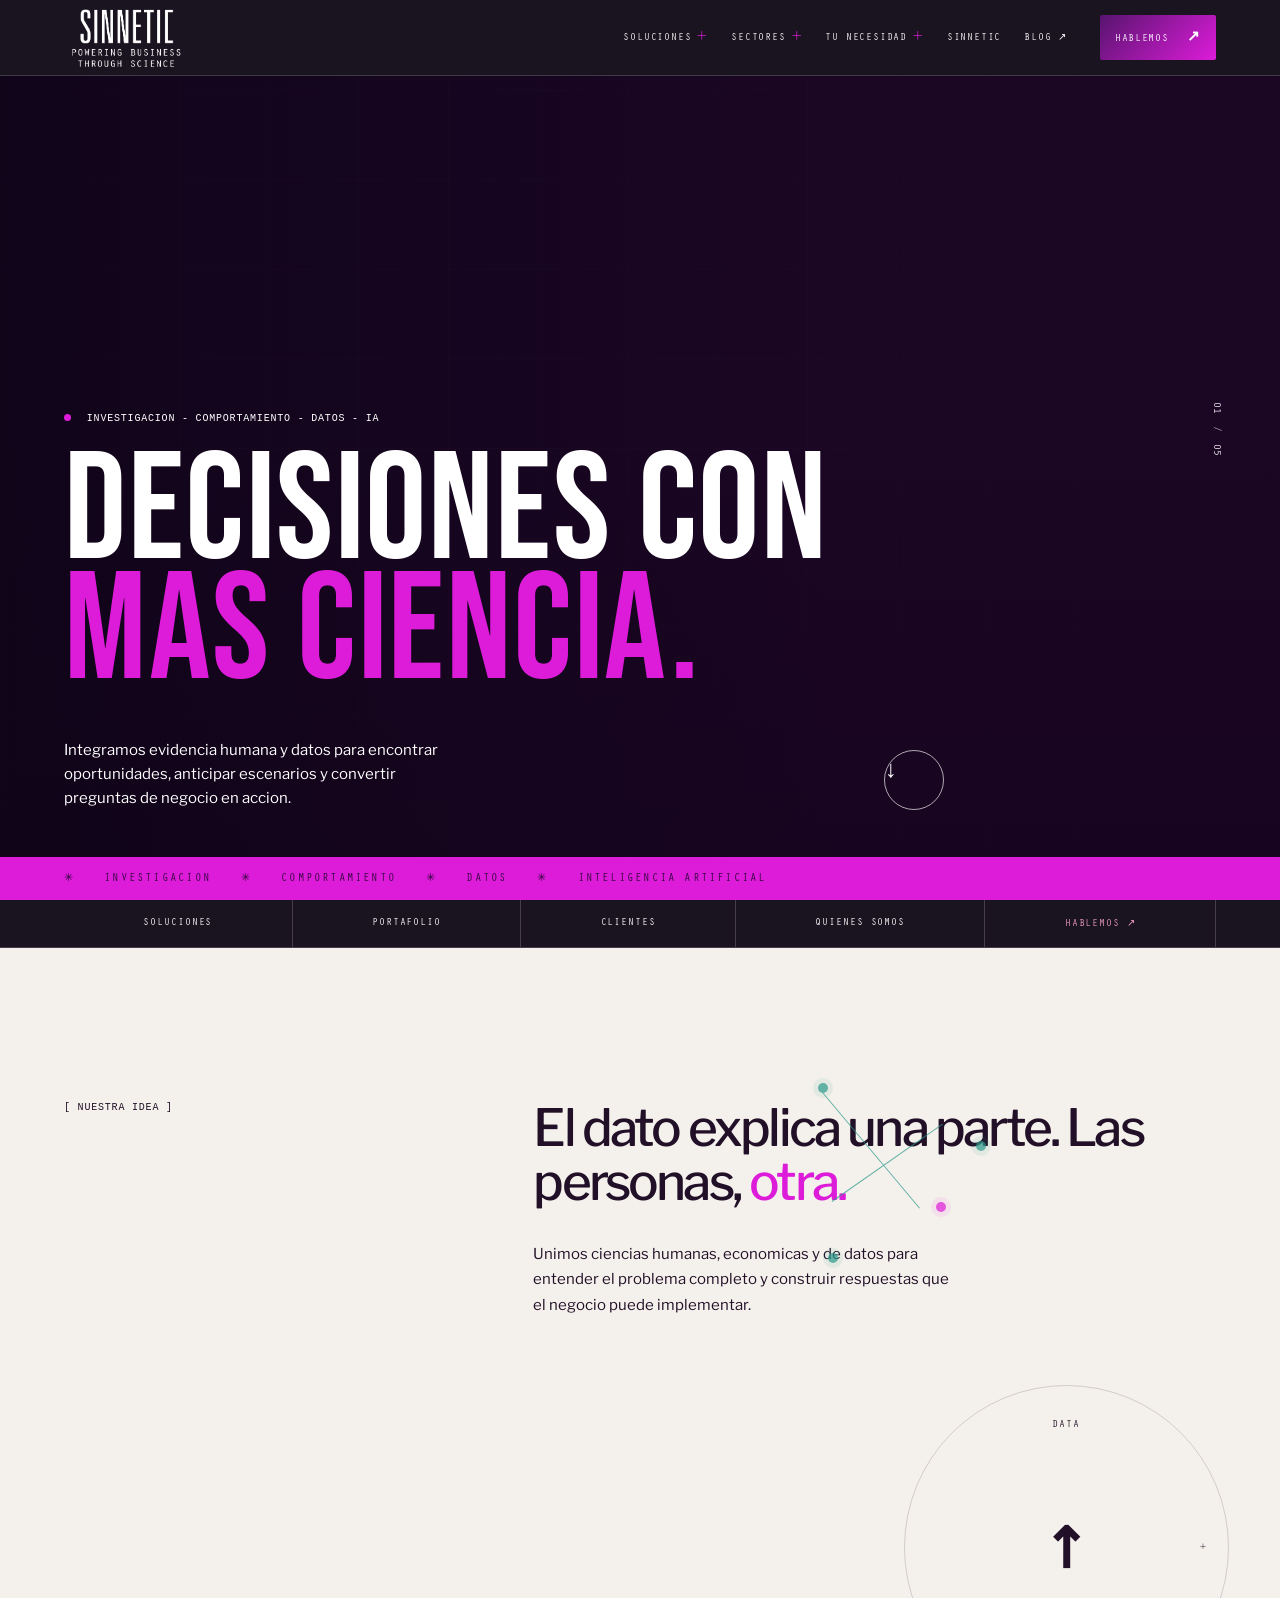
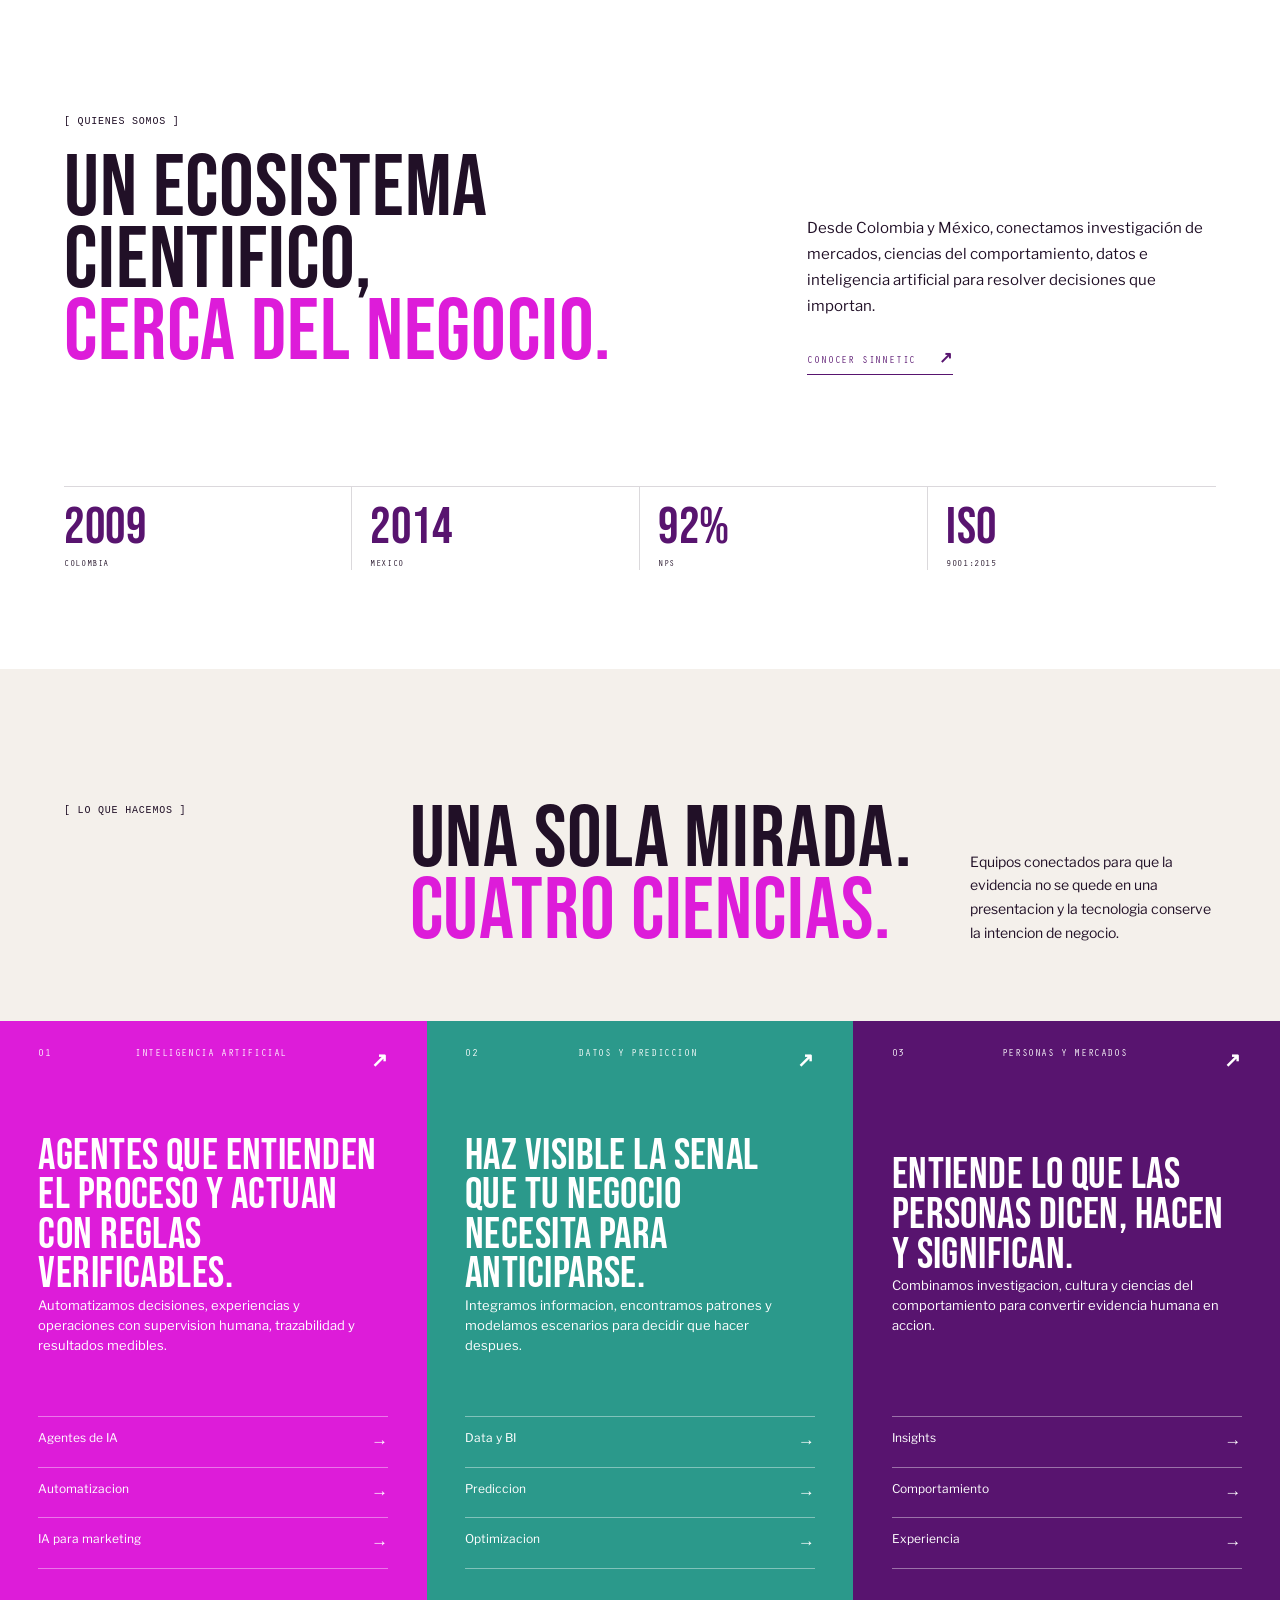
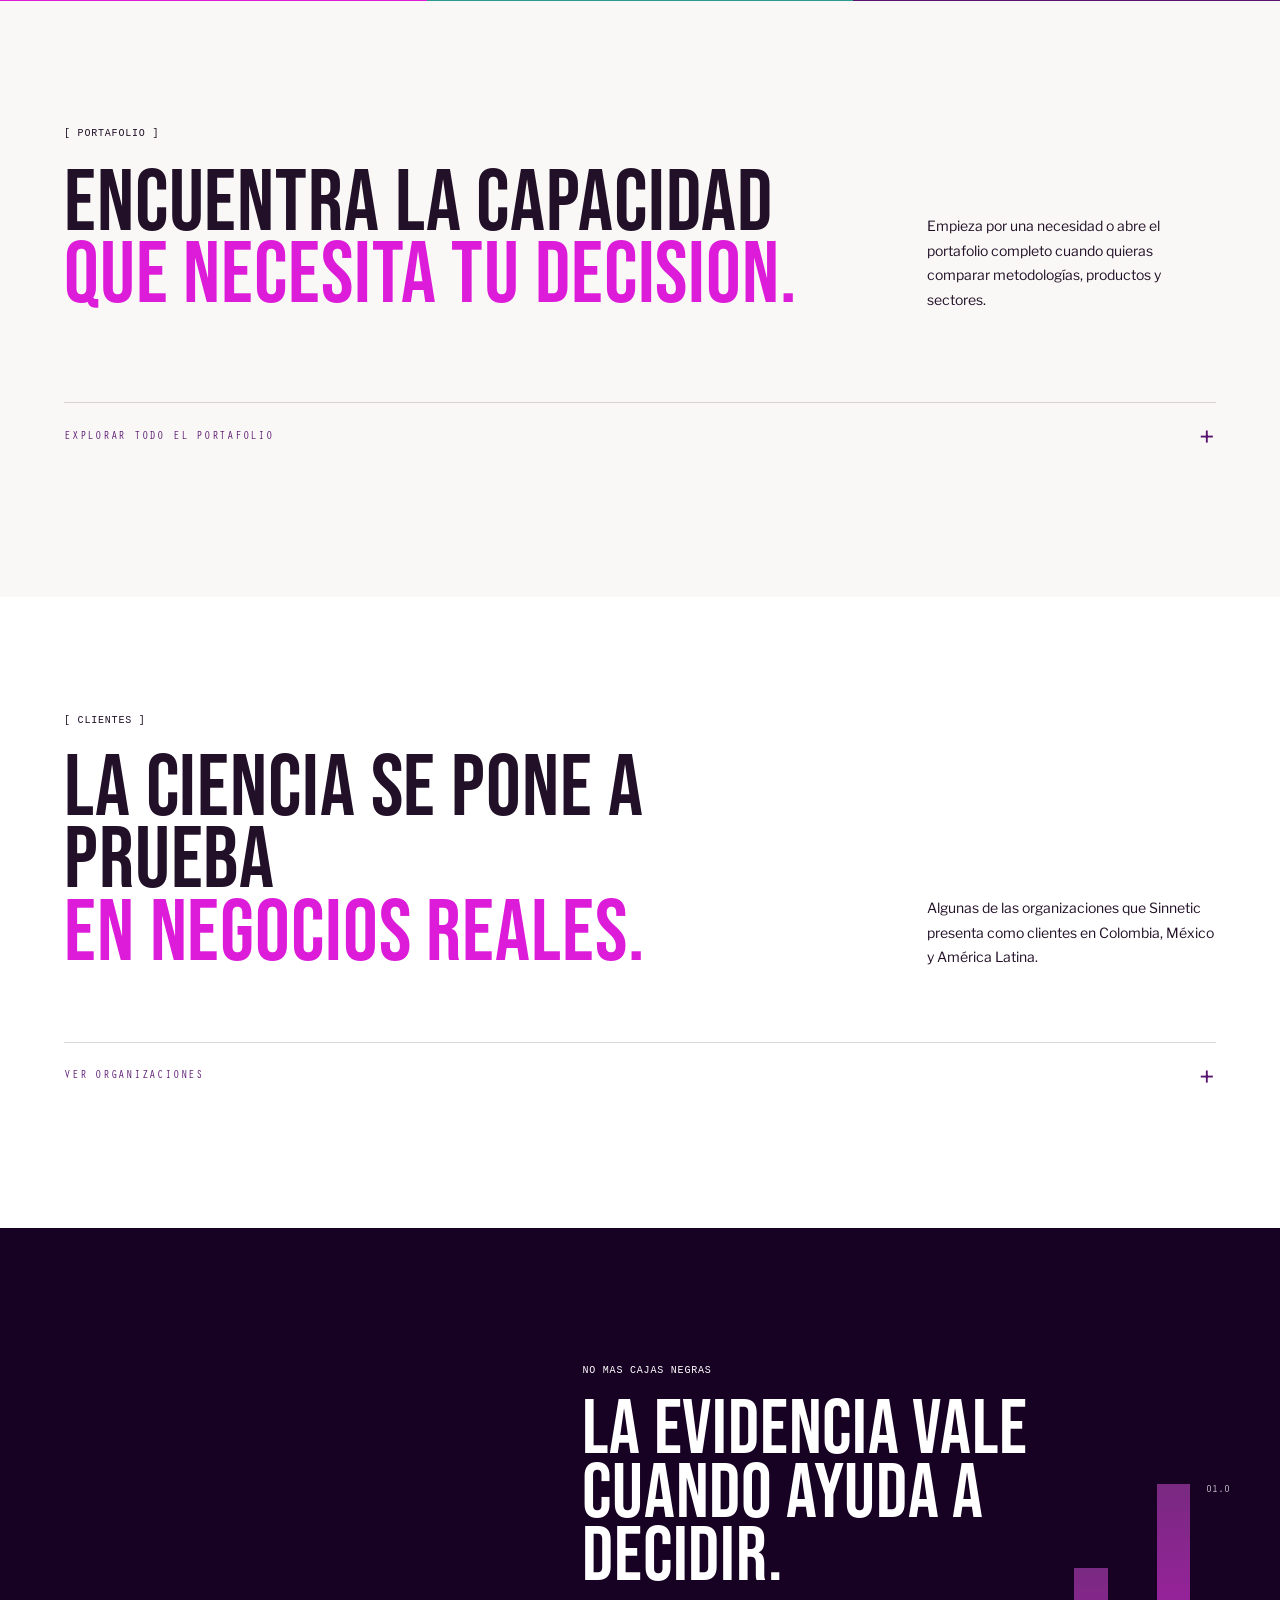
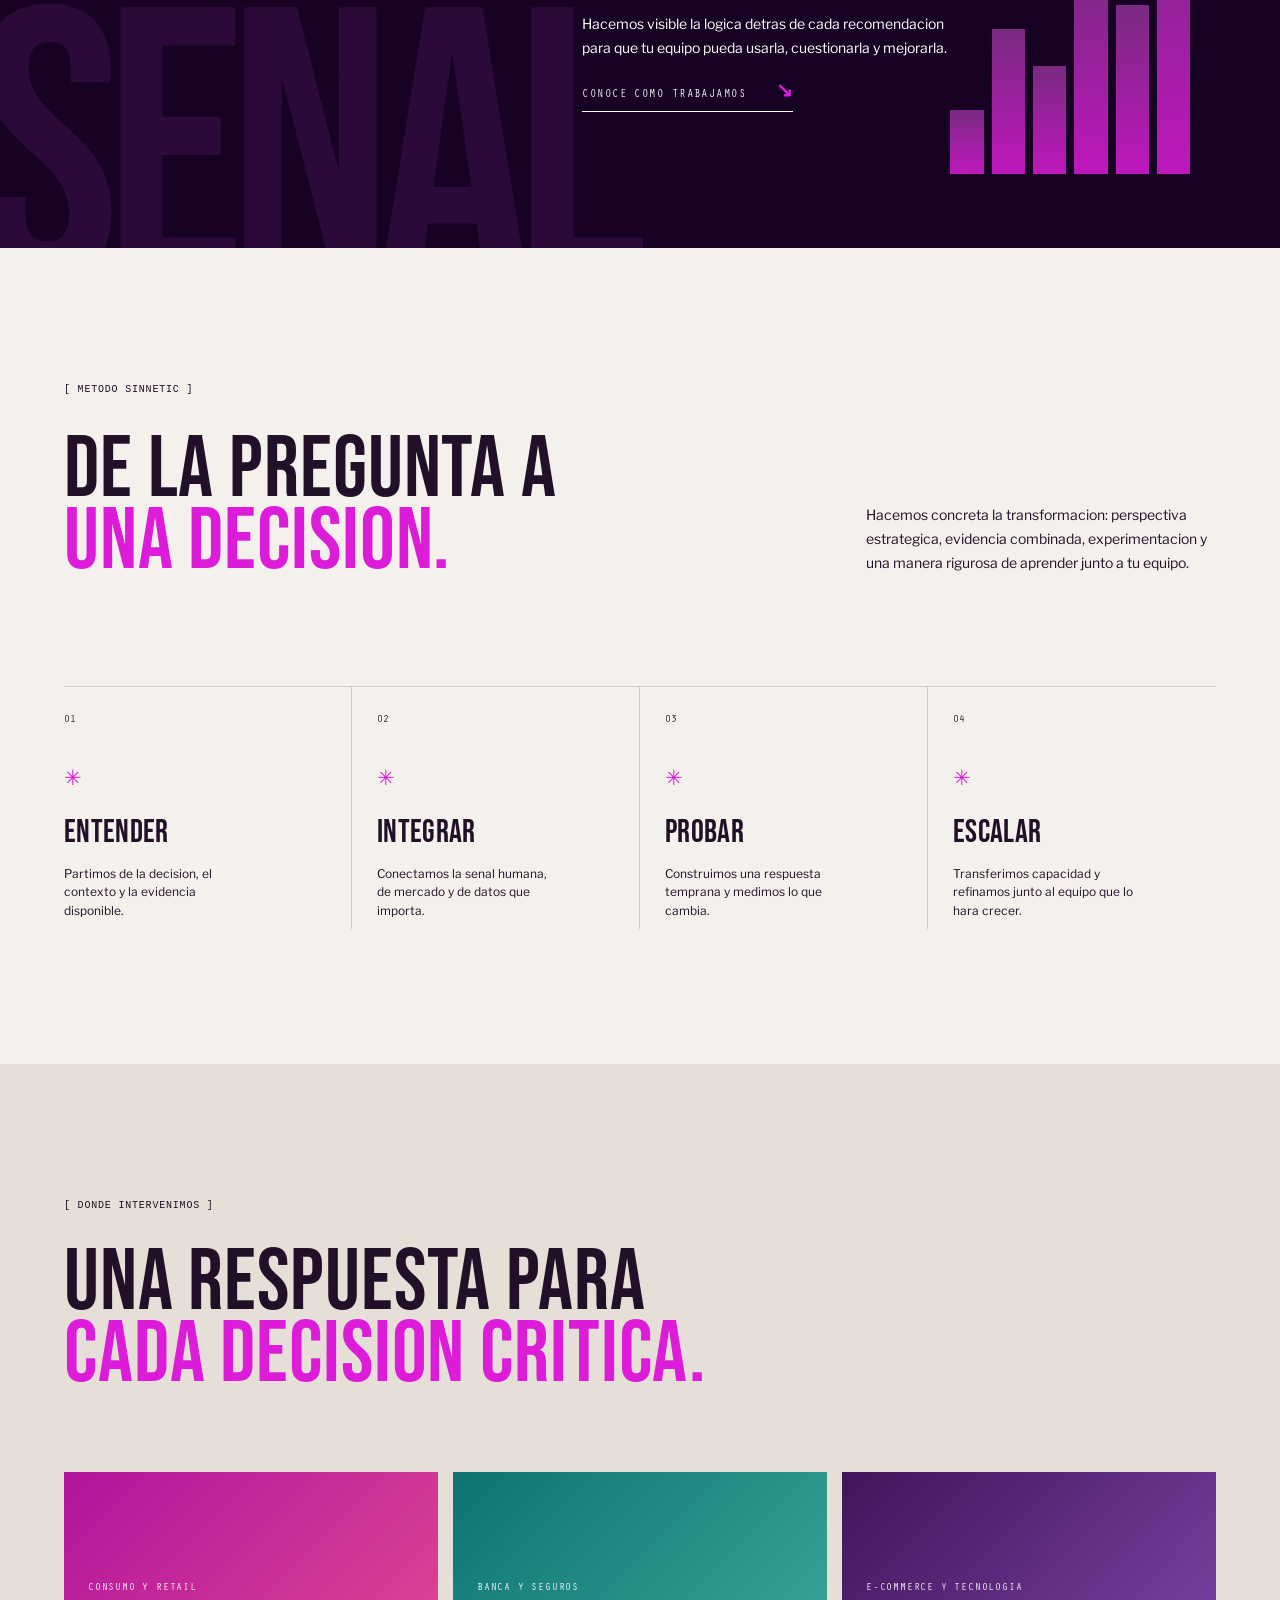
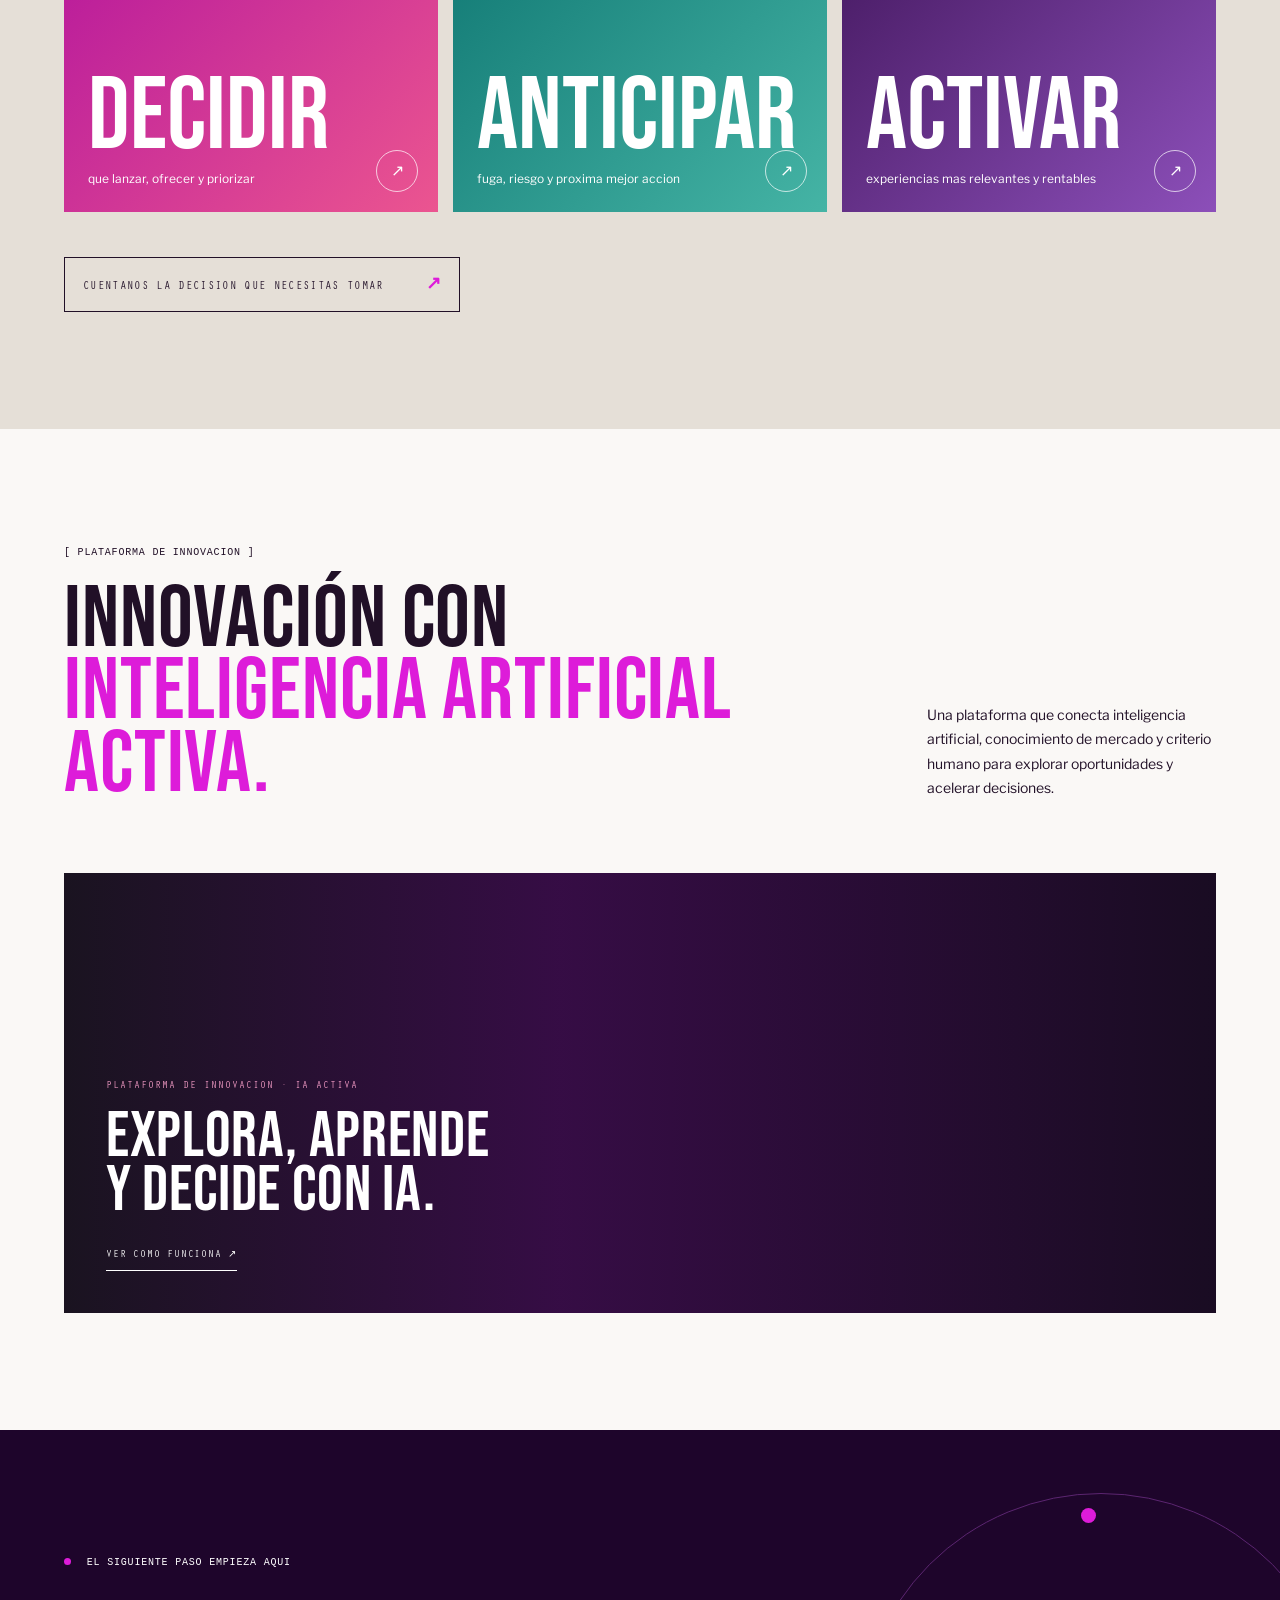
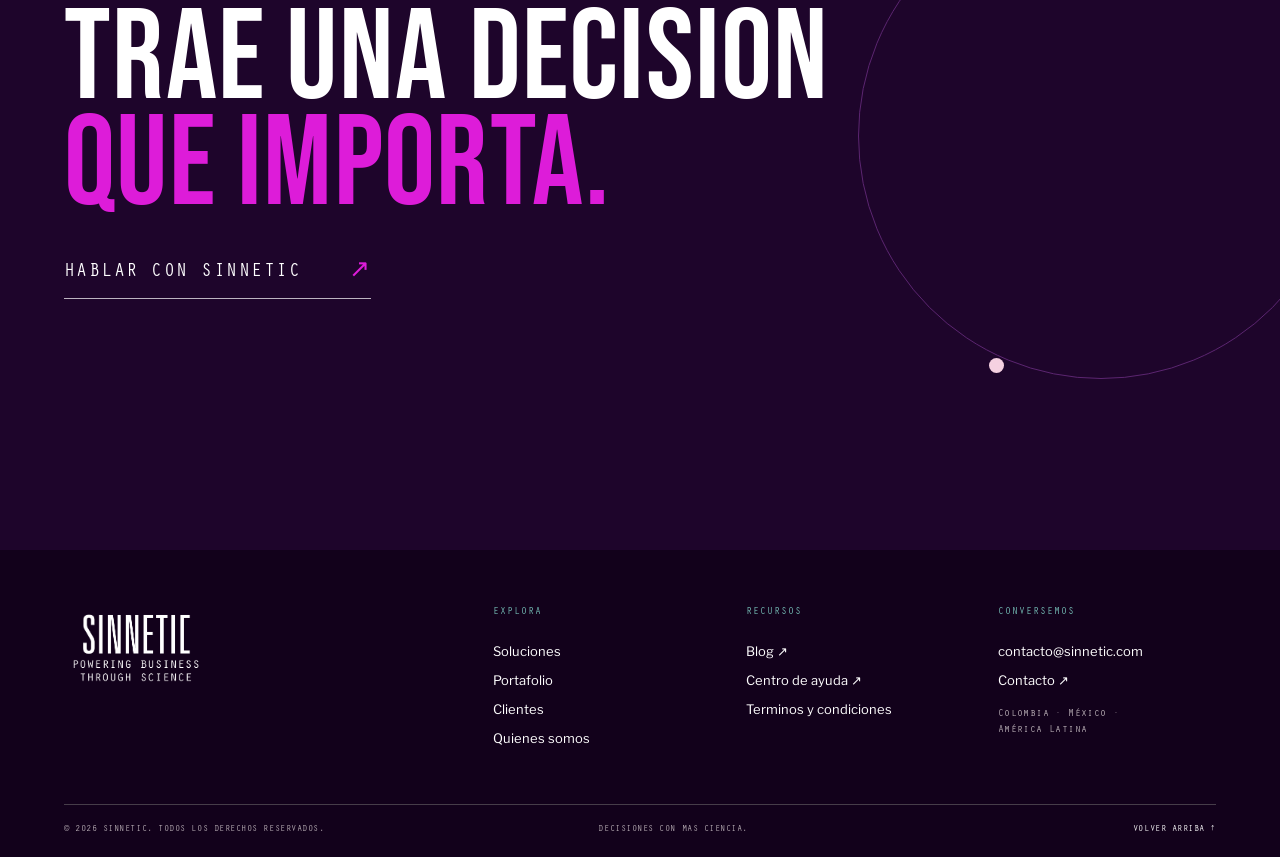
==== commit 5c6d9cdd: "Version Sinnetic hero build to bypass stale cache" ====
--- a/sinnetic/index.html
+++ b/sinnetic/index.html
@@ -1,4 +1,4 @@
 <!doctype html>
-<html lang="es"><head><meta charset="UTF-8" /><meta name="viewport" content="width=device-width, initial-scale=1.0" /><title>Sinnetic — Decisiones con más ciencia</title>  <script type="module" crossorigin src="./assets/index-BPAh7_Y3.js"></script>
+<html lang="es"><head><meta charset="UTF-8" /><meta name="viewport" content="width=device-width, initial-scale=1.0" /><title>Sinnetic — Decisiones con más ciencia</title>  <script type="module" crossorigin src="./assets/index-BPAh7_Y3-v2.js"></script>
   <link rel="stylesheet" crossorigin href="./assets/index-dvI4iQzE.css">
 </head><body><div id="root"></div></body></html>
